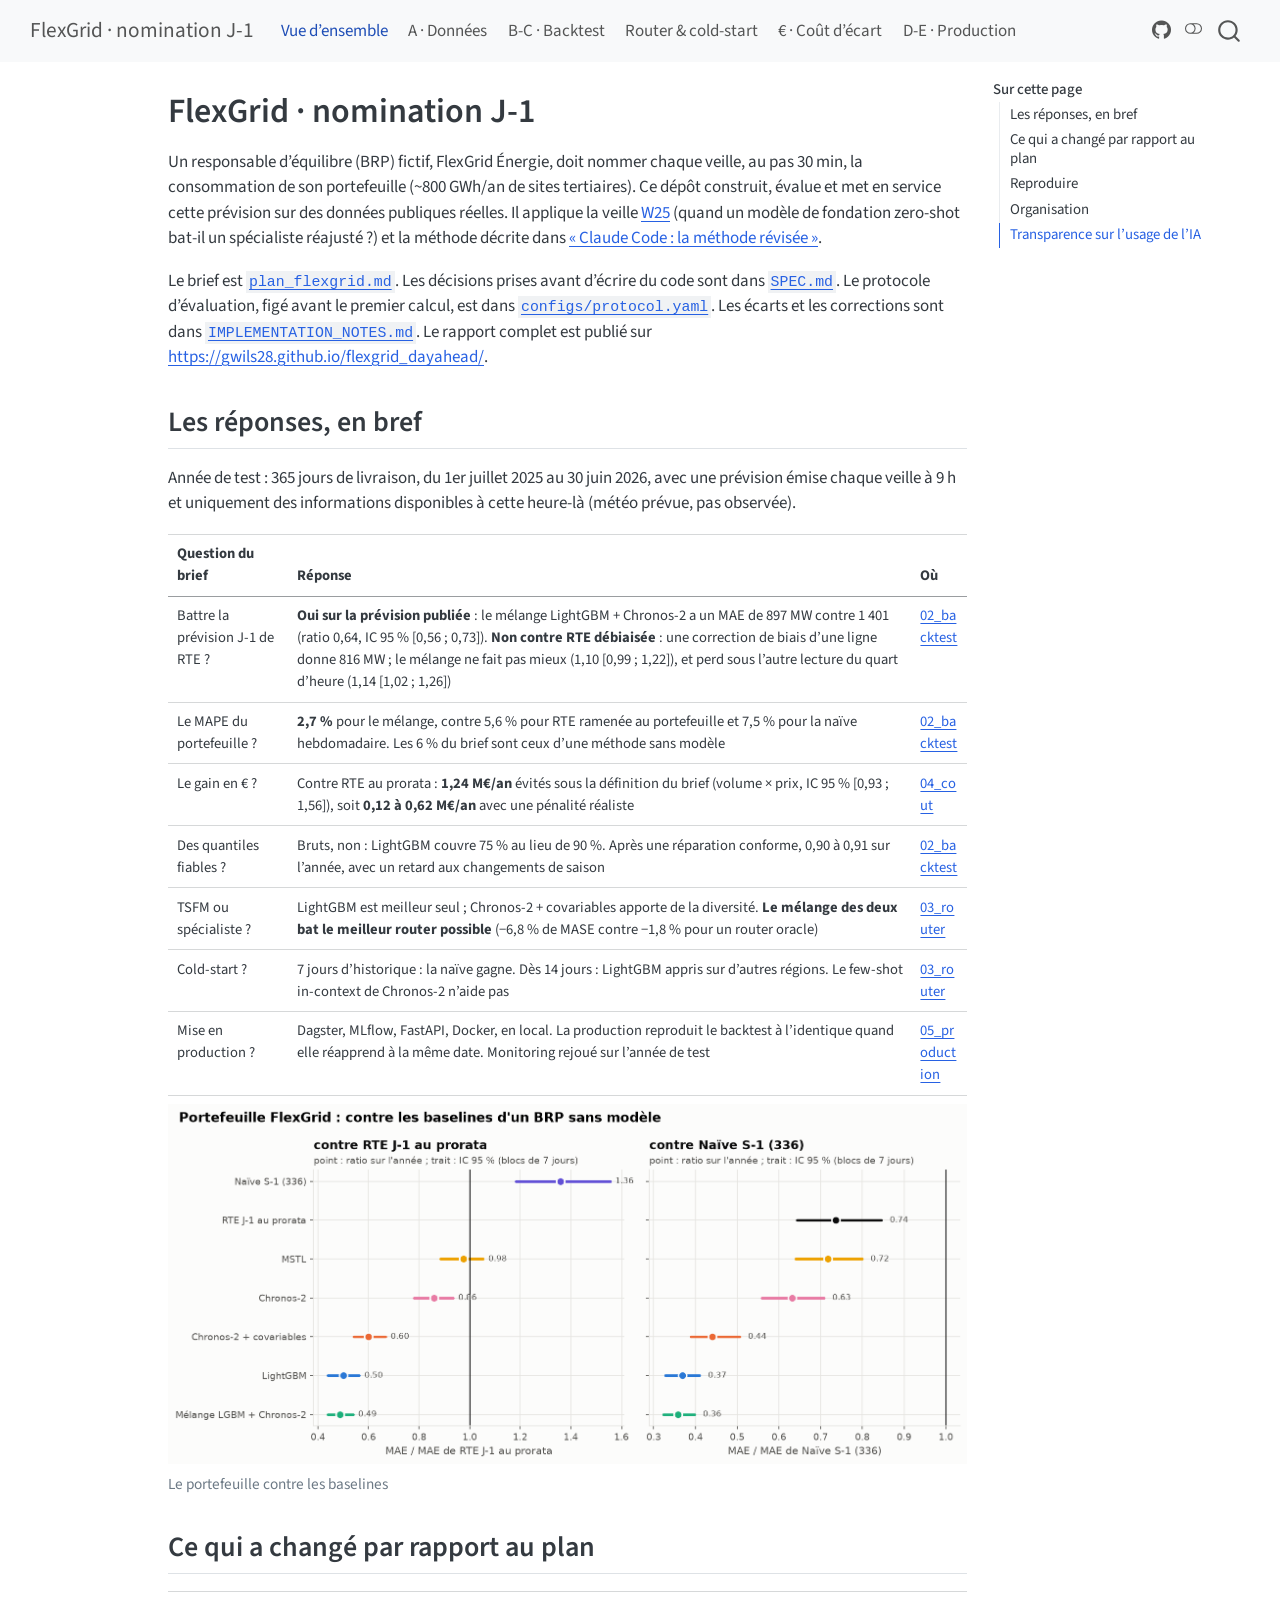
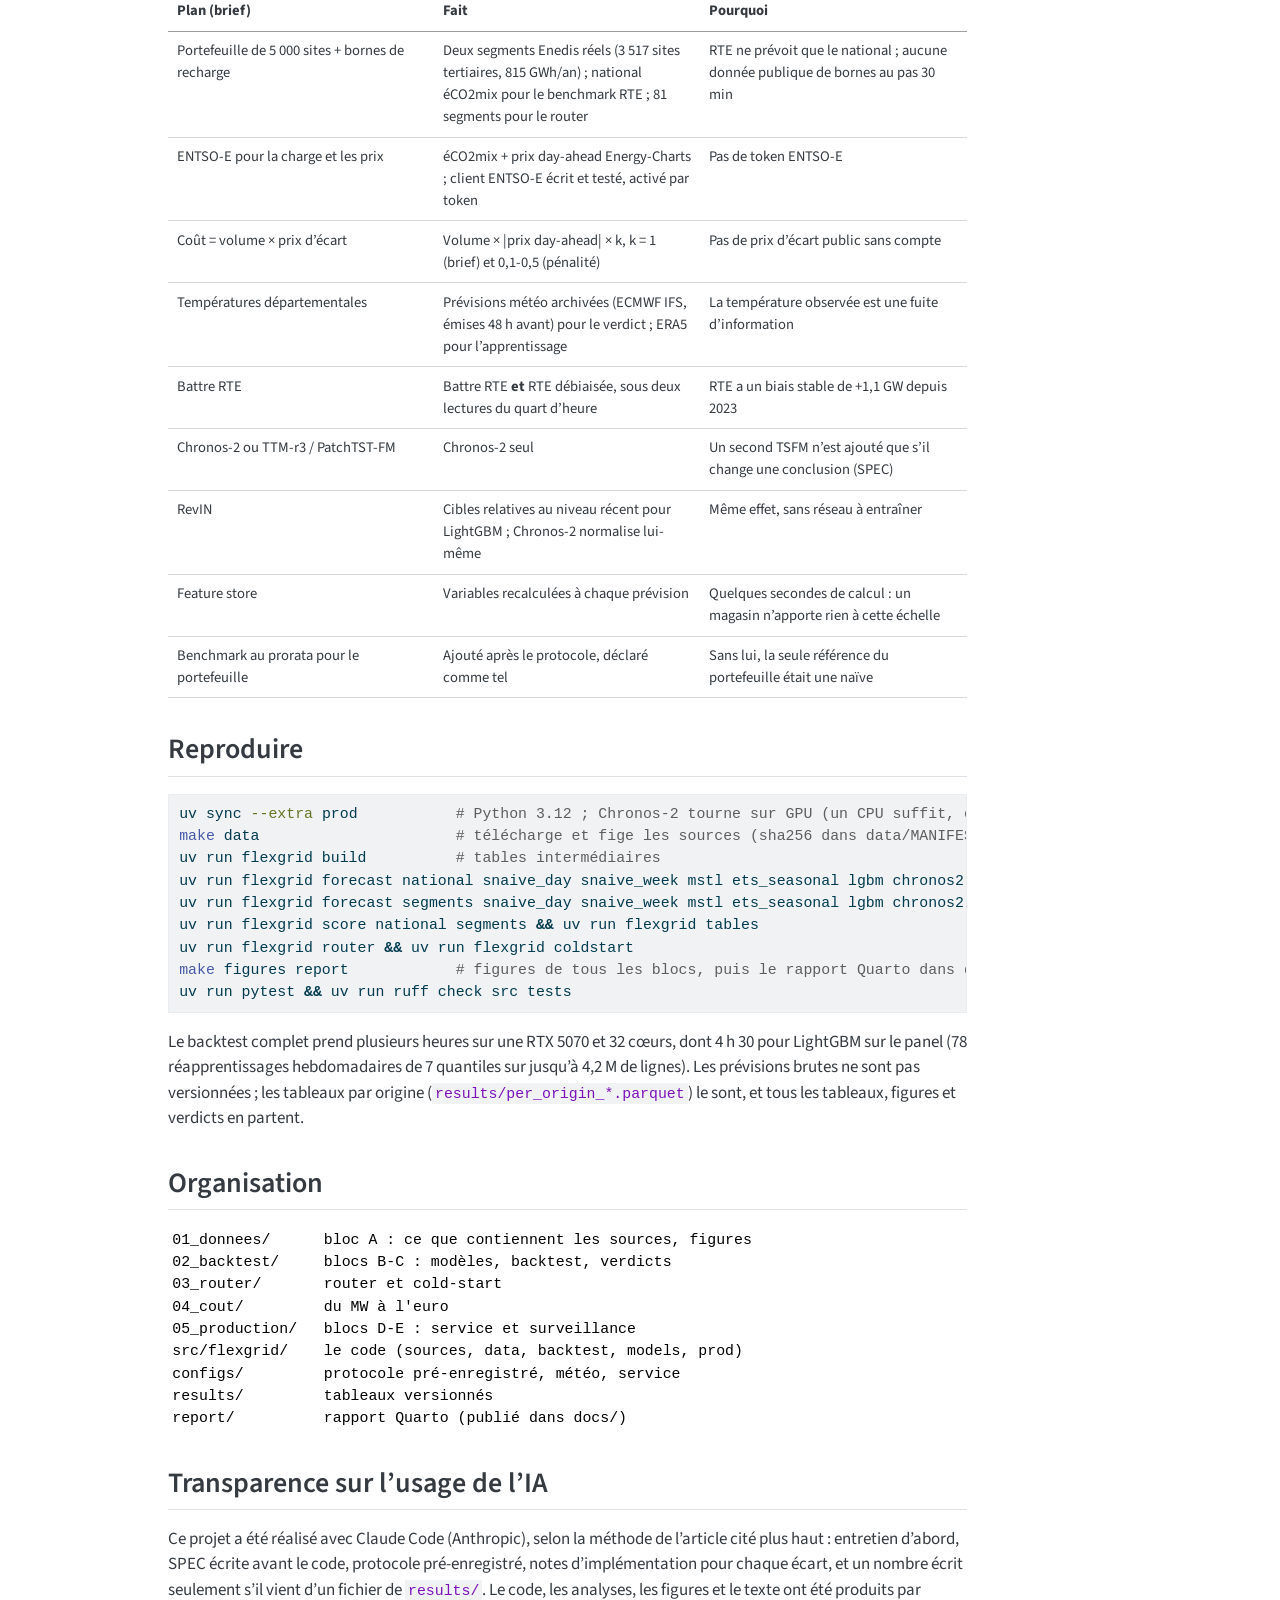
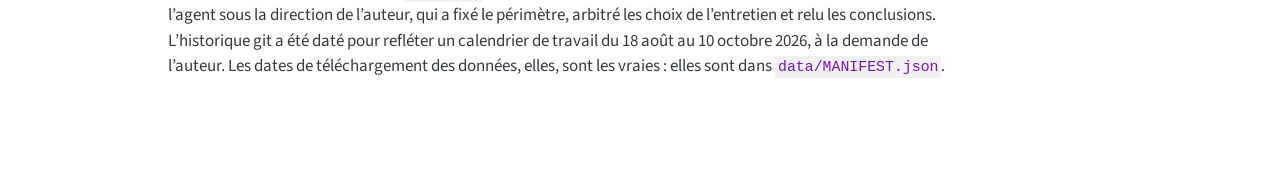
==== docs/index.html @ df66f687 "Rapport publié dans docs/ pour GitHub Pages" ====
<!DOCTYPE html>
<html xmlns="http://www.w3.org/1999/xhtml" lang="fr" xml:lang="fr"><head>

<meta charset="utf-8">
<meta name="generator" content="quarto-1.10.20">

<meta name="viewport" content="width=device-width, initial-scale=1.0, user-scalable=yes">


<title>FlexGrid · nomination J-1</title>
<style>
/* Default styles provided by pandoc.
** See https://pandoc.org/MANUAL.html#variables-for-html for config info.
*/
span.smallcaps{font-variant: small-caps;}
div.columns{display: flex; gap: 1.5em;}
div.column{flex: auto;}
@media screen {
div.columns{gap: min(4vw, 1.5em);}
div.column{overflow-x: auto;}
}
div.hanging-indent{margin-left: 1.5em; text-indent: -1.5em;}
ul.task-list{list-style: none;}
ul.task-list li input[type="checkbox"] {
  width: 0.8em;
  margin: 0 0.8em 0.2em -1em; /* quarto-specific, see https://github.com/quarto-dev/quarto-cli/issues/4556 */ 
  vertical-align: middle;
}
/* CSS for syntax highlighting */
html { -webkit-text-size-adjust: 100%; }
pre > code.sourceCode { white-space: pre; position: relative; }
pre > code.sourceCode > span { display: inline-block; line-height: 1.25; }
pre > code.sourceCode > span:empty { height: 1.2em; }
.sourceCode { overflow: visible; }
code.sourceCode > span { color: inherit; text-decoration: inherit; }
div.sourceCode { margin: 1em 0; }
pre.sourceCode { margin: 0; }
@media screen {
div.sourceCode { overflow: auto; }
}
@media print {
pre > code.sourceCode { white-space: pre-wrap; }
pre > code.sourceCode > span { text-indent: -5em; padding-left: 5em; }
}
pre.numberSource code
  { counter-reset: source-line 0; }
pre.numberSource code > span
  { position: relative; left: -4em; counter-increment: source-line; }
pre.numberSource code > span > a:first-child::before
  { content: counter(source-line);
    position: relative; left: -1em; text-align: right; vertical-align: baseline;
    border: none; display: inline-block;
    -webkit-touch-callout: none; -webkit-user-select: none;
    -khtml-user-select: none; -moz-user-select: none;
    -ms-user-select: none; user-select: none;
    padding: 0 4px; width: 4em;
  }
pre.numberSource { margin-left: 3em;  padding-left: 4px; }
div.sourceCode
  {   }
@media screen {
pre > code.sourceCode > span > a:first-child::before { text-decoration: underline; }
}
</style>


<script src="site_libs/quarto-nav/quarto-nav.js"></script>
<script src="site_libs/quarto-nav/headroom.min.js"></script>
<script src="site_libs/clipboard/clipboard.min.js"></script>
<script src="site_libs/quarto-search/autocomplete.umd.js"></script>
<script src="site_libs/quarto-search/fuse.min.js"></script>
<script src="site_libs/quarto-search/quarto-search.js"></script>
<meta name="quarto:offset" content="./">
<script src="site_libs/quarto-html/quarto.js" type="module"></script>
<script src="site_libs/quarto-html/tabsets/tabsets.js" type="module"></script>
<script src="site_libs/quarto-html/popper.min.js"></script>
<script src="site_libs/quarto-html/tippy.umd.min.js"></script>
<script src="site_libs/quarto-html/anchor.min.js"></script>
<link href="site_libs/quarto-html/tippy.css" rel="stylesheet">
<link href="site_libs/quarto-html/quarto-syntax-highlighting-17888a1159294d3eb470f19f6f52f5a5.css" rel="stylesheet" class="quarto-color-scheme" id="quarto-text-highlighting-styles">
<link href="site_libs/quarto-html/quarto-syntax-highlighting-dark-0ae969d3293726db143f6e9eb89af930.css" rel="stylesheet" class="quarto-color-scheme quarto-color-alternate" id="quarto-text-highlighting-styles">
<link href="site_libs/quarto-html/quarto-syntax-highlighting-17888a1159294d3eb470f19f6f52f5a5.css" rel="stylesheet" class="quarto-color-scheme-extra" id="quarto-text-highlighting-styles">
<script src="site_libs/bootstrap/bootstrap.min.js"></script>
<link href="site_libs/bootstrap/bootstrap-icons.css" rel="stylesheet">
<link href="site_libs/bootstrap/bootstrap-a281386074b47efc8bec99f94613e88c.min.css" rel="stylesheet" append-hash="true" class="quarto-color-scheme" id="quarto-bootstrap" data-mode="light">
<link href="site_libs/bootstrap/bootstrap-dark-e4dc5147feb9df705dffda8cb410f976.min.css" rel="stylesheet" append-hash="true" class="quarto-color-scheme quarto-color-alternate" id="quarto-bootstrap" data-mode="dark">
<link href="site_libs/bootstrap/bootstrap-a281386074b47efc8bec99f94613e88c.min.css" rel="stylesheet" append-hash="true" class="quarto-color-scheme-extra" id="quarto-bootstrap" data-mode="light">
<script id="quarto-search-options" type="application/json">{
  "location": "navbar",
  "copy-button": false,
  "collapse-after": 3,
  "panel-placement": "end",
  "type": "overlay",
  "limit": 50,
  "keyboard-shortcut": [
    "f",
    "/",
    "s"
  ],
  "show-item-context": false,
  "language": {
    "search-no-results-text": "Pas de résultats",
    "search-matching-documents-text": "documents trouvés",
    "search-copy-link-title": "Copier le lien vers la recherche",
    "search-hide-matches-text": "Cacher les correspondances additionnelles",
    "search-more-match-text": "correspondance de plus dans ce document",
    "search-more-matches-text": "correspondances de plus dans ce document",
    "search-clear-button-title": "Effacer",
    "search-text-placeholder": "",
    "search-detached-cancel-button-title": "Annuler",
    "search-submit-button-title": "Envoyer",
    "search-label": "Recherche"
  }
}</script>


<link rel="stylesheet" href="styles.css">
</head>

<body class="nav-fixed quarto-light"><script id="quarto-html-before-body" type="application/javascript">
    const toggleBodyColorMode = (bsSheetEl) => {
      const mode = bsSheetEl.getAttribute("data-mode");
      const bodyEl = window.document.querySelector("body");
      if (mode === "dark") {
        bodyEl.classList.add("quarto-dark");
        bodyEl.classList.remove("quarto-light");
      } else {
        bodyEl.classList.add("quarto-light");
        bodyEl.classList.remove("quarto-dark");
      }
    }
    const toggleBodyColorPrimary = () => {
      const bsSheetEl = window.document.querySelector("link#quarto-bootstrap:not([rel=disabled-stylesheet])");
      if (bsSheetEl) {
        toggleBodyColorMode(bsSheetEl);
      }
    }
    const setColorSchemeToggle = (alternate) => {
      const toggles = window.document.querySelectorAll('.quarto-color-scheme-toggle');
      for (let i=0; i < toggles.length; i++) {
        const toggle = toggles[i];
        if (toggle) {
          if (alternate) {
            toggle.classList.add("alternate");
          } else {
            toggle.classList.remove("alternate");
          }
        }
      }
    };
    const toggleColorMode = (alternate) => {
      // Switch the stylesheets
      const primaryStylesheets = window.document.querySelectorAll('link.quarto-color-scheme:not(.quarto-color-alternate)');
      const alternateStylesheets = window.document.querySelectorAll('link.quarto-color-scheme.quarto-color-alternate');
      manageTransitions('#quarto-margin-sidebar .nav-link', false);
      if (alternate) {
        // note: dark is layered on light, we don't disable primary!
        enableStylesheet(alternateStylesheets);
        for (const sheetNode of alternateStylesheets) {
          if (sheetNode.id === "quarto-bootstrap") {
            toggleBodyColorMode(sheetNode);
          }
        }
      } else {
        disableStylesheet(alternateStylesheets);
        enableStylesheet(primaryStylesheets)
        toggleBodyColorPrimary();
      }
      manageTransitions('#quarto-margin-sidebar .nav-link', true);
      // Switch the toggles
      setColorSchemeToggle(alternate)
      // Hack to workaround the fact that safari doesn't
      // properly recolor the scrollbar when toggling (#1455)
      if (navigator.userAgent.indexOf('Safari') > 0 && navigator.userAgent.indexOf('Chrome') == -1) {
        manageTransitions("body", false);
        window.scrollTo(0, 1);
        setTimeout(() => {
          window.scrollTo(0, 0);
          manageTransitions("body", true);
        }, 40);
      }
    }
    const disableStylesheet = (stylesheets) => {
      for (let i=0; i < stylesheets.length; i++) {
        const stylesheet = stylesheets[i];
        stylesheet.rel = 'disabled-stylesheet';
      }
    }
    const enableStylesheet = (stylesheets) => {
      for (let i=0; i < stylesheets.length; i++) {
        const stylesheet = stylesheets[i];
        if(stylesheet.rel !== 'stylesheet') { // for Chrome, which will still FOUC without this check
          stylesheet.rel = 'stylesheet';
        }
      }
    }
    const manageTransitions = (selector, allowTransitions) => {
      const els = window.document.querySelectorAll(selector);
      for (let i=0; i < els.length; i++) {
        const el = els[i];
        if (allowTransitions) {
          el.classList.remove('notransition');
        } else {
          el.classList.add('notransition');
        }
      }
    }
    const isFileUrl = () => {
      return window.location.protocol === 'file:';
    }
    const hasAlternateSentinel = () => {
      let styleSentinel = getColorSchemeSentinel();
      if (styleSentinel !== null) {
        return styleSentinel === "alternate";
      } else {
        return false;
      }
    }
    const setStyleSentinel = (alternate) => {
      const value = alternate ? "alternate" : "default";
      if (!isFileUrl()) {
        window.localStorage.setItem("quarto-color-scheme", value);
      } else {
        localAlternateSentinel = value;
      }
    }
    const getColorSchemeSentinel = () => {
      if (!isFileUrl()) {
        const storageValue = window.localStorage.getItem("quarto-color-scheme");
        return storageValue != null ? storageValue : localAlternateSentinel;
      } else {
        return localAlternateSentinel;
      }
    }
    const toggleGiscusIfUsed = (isAlternate, darkModeDefault) => {
      const baseTheme = document.querySelector('#giscus-base-theme')?.value ?? 'light';
      const alternateTheme = document.querySelector('#giscus-alt-theme')?.value ?? 'dark';
      let newTheme = '';
      if(authorPrefersDark) {
        newTheme = isAlternate ? baseTheme : alternateTheme;
      } else {
        newTheme = isAlternate ? alternateTheme : baseTheme;
      }
      const changeGiscusTheme = () => {
        // From: https://github.com/giscus/giscus/issues/336
        const sendMessage = (message) => {
          const iframe = document.querySelector('iframe.giscus-frame');
          if (!iframe) return;
          iframe.contentWindow.postMessage({ giscus: message }, 'https://giscus.app');
        }
        sendMessage({
          setConfig: {
            theme: newTheme
          }
        });
      }
      const isGiscussLoaded = window.document.querySelector('iframe.giscus-frame') !== null;
      if (isGiscussLoaded) {
        changeGiscusTheme();
      }
    };
    const authorPrefersDark = false;
    const darkModeDefault = authorPrefersDark;
      document.querySelector('link#quarto-text-highlighting-styles.quarto-color-scheme-extra').rel = 'disabled-stylesheet';
      document.querySelector('link#quarto-bootstrap.quarto-color-scheme-extra').rel = 'disabled-stylesheet';
    let localAlternateSentinel = darkModeDefault ? 'alternate' : 'default';
    // Dark / light mode switch
    window.quartoToggleColorScheme = () => {
      // Read the current dark / light value
      let toAlternate = !hasAlternateSentinel();
      toggleColorMode(toAlternate);
      setStyleSentinel(toAlternate);
      toggleGiscusIfUsed(toAlternate, darkModeDefault);
      window.dispatchEvent(new Event('resize'));
    };
    // Switch to dark mode if need be
    if (hasAlternateSentinel()) {
      toggleColorMode(true);
    } else {
      toggleColorMode(false);
    }
  </script>

<div id="quarto-search-results"></div>
  <header id="quarto-header" class="headroom fixed-top">
    <nav class="navbar navbar-expand-lg " data-bs-theme="dark">
      <div class="navbar-container container-fluid">
      <div class="navbar-brand-container mx-auto">
    <a class="navbar-brand" href="./index.html">
    <span class="navbar-title">FlexGrid · nomination J-1</span>
    </a>
  </div>
            <div id="quarto-search" class="" title="Recherche"></div>
          <button class="navbar-toggler" type="button" data-bs-toggle="collapse" data-bs-target="#navbarCollapse" aria-controls="navbarCollapse" role="menu" aria-expanded="false" aria-label="Basculer la navigation" onclick="if (window.quartoToggleHeadroom) { window.quartoToggleHeadroom(); }">
  <span class="navbar-toggler-icon"></span>
</button>
          <div class="collapse navbar-collapse" id="navbarCollapse">
            <ul class="navbar-nav navbar-nav-scroll me-auto">
  <li class="nav-item">
    <a class="nav-link active" href="./index.html" aria-current="page"> 
<span class="menu-text">Vue d’ensemble</span></a>
  </li>  
  <li class="nav-item">
    <a class="nav-link" href="./01_donnees.html"> 
<span class="menu-text">A · Données</span></a>
  </li>  
  <li class="nav-item">
    <a class="nav-link" href="./02_backtest.html"> 
<span class="menu-text">B-C · Backtest</span></a>
  </li>  
  <li class="nav-item">
    <a class="nav-link" href="./03_router.html"> 
<span class="menu-text">Router &amp; cold-start</span></a>
  </li>  
  <li class="nav-item">
    <a class="nav-link" href="./04_cout.html"> 
<span class="menu-text">€ · Coût d’écart</span></a>
  </li>  
  <li class="nav-item">
    <a class="nav-link" href="./05_production.html"> 
<span class="menu-text">D-E · Production</span></a>
  </li>  
</ul>
            <ul class="navbar-nav navbar-nav-scroll ms-auto">
  <li class="nav-item compact">
    <a class="nav-link" href="https://github.com/gwils28/flexgrid_dayahead"> <i class="bi bi-github" role="img">
</i> 
<span class="menu-text"></span></a>
  </li>  
</ul>
          </div> <!-- /navcollapse -->
            <div class="quarto-navbar-tools">
  <a href="" class="quarto-color-scheme-toggle quarto-navigation-tool  px-1" onclick="window.quartoToggleColorScheme(); return false;" title="Basculer le mode sombre"><i class="bi"></i></a>
</div>
      </div> <!-- /container-fluid -->
    </nav>
</header>
<!-- content -->
<div id="quarto-content" class="quarto-container page-columns page-rows-contents page-layout-article page-navbar">
<!-- sidebar -->
<!-- margin-sidebar -->
    <div id="quarto-margin-sidebar" class="sidebar margin-sidebar">
        <nav id="TOC" role="doc-toc" class="toc-active">
    <h2 id="toc-title">Sur cette page</h2>
   
  <ul class="collapse">
  <li><a href="#les-réponses-en-bref" id="toc-les-réponses-en-bref" class="nav-link active" data-scroll-target="#les-réponses-en-bref">Les réponses, en bref</a></li>
  <li><a href="#ce-qui-a-changé-par-rapport-au-plan" id="toc-ce-qui-a-changé-par-rapport-au-plan" class="nav-link" data-scroll-target="#ce-qui-a-changé-par-rapport-au-plan">Ce qui a changé par rapport au plan</a></li>
  <li><a href="#reproduire" id="toc-reproduire" class="nav-link" data-scroll-target="#reproduire">Reproduire</a></li>
  <li><a href="#organisation" id="toc-organisation" class="nav-link" data-scroll-target="#organisation">Organisation</a></li>
  <li><a href="#transparence-sur-lusage-de-lia" id="toc-transparence-sur-lusage-de-lia" class="nav-link" data-scroll-target="#transparence-sur-lusage-de-lia">Transparence sur l’usage de l’IA</a></li>
  </ul>
</nav>
    </div>
<!-- main -->
<main class="content" id="quarto-document-content">


<header id="title-block-header" class="quarto-title-block default">
<div class="quarto-title">
<h1 class="title">FlexGrid · nomination J-1</h1>
</div>



<div class="quarto-title-meta">

    
  
    
  </div>
  


</header>


<p>Un responsable d’équilibre (BRP) fictif, FlexGrid Énergie, doit nommer chaque veille, au pas 30 min, la consommation de son portefeuille (~800 GWh/an de sites tertiaires). Ce dépôt construit, évalue et met en service cette prévision sur des données publiques réelles. Il applique la veille <a href="https://github.com/gwils28/W25_tsfm_viability">W25</a> (quand un modèle de fondation zero-shot bat-il un spécialiste réajusté ?) et la méthode décrite dans <a href="https://gwils28.github.io/posts/claude-code-methode-revisee/">« Claude Code : la méthode révisée »</a>.</p>
<p>Le brief est <a href="https://github.com/gwils28/flexgrid_dayahead/blob/main/plan_flexgrid.md"><code>plan_flexgrid.md</code></a>. Les décisions prises avant d’écrire du code sont dans <a href="https://github.com/gwils28/flexgrid_dayahead/blob/main/SPEC.md"><code>SPEC.md</code></a>. Le protocole d’évaluation, figé avant le premier calcul, est dans <a href="https://github.com/gwils28/flexgrid_dayahead/blob/main/configs/protocol.yaml"><code>configs/protocol.yaml</code></a>. Les écarts et les corrections sont dans <a href="https://github.com/gwils28/flexgrid_dayahead/blob/main/IMPLEMENTATION_NOTES.md"><code>IMPLEMENTATION_NOTES.md</code></a>. Le rapport complet est publié sur <a href="https://gwils28.github.io/flexgrid_dayahead/" class="uri">https://gwils28.github.io/flexgrid_dayahead/</a>.</p>
<section id="les-réponses-en-bref" class="level2">
<h2 class="anchored" data-anchor-id="les-réponses-en-bref">Les réponses, en bref</h2>
<p>Année de test : 365 jours de livraison, du 1er juillet 2025 au 30 juin 2026, avec une prévision émise chaque veille à 9 h et uniquement des informations disponibles à cette heure-là (météo prévue, pas observée).</p>
<table class="caption-top table">
<thead>
<tr class="header">
<th>Question du brief</th>
<th>Réponse</th>
<th>Où</th>
</tr>
</thead>
<tbody>
<tr class="odd">
<td>Battre la prévision J-1 de RTE ?</td>
<td><strong>Oui sur la prévision publiée</strong> : le mélange LightGBM + Chronos-2 a un MAE de 897 MW contre 1 401 (ratio 0,64, IC 95 % [0,56 ; 0,73]). <strong>Non contre RTE débiaisée</strong> : une correction de biais d’une ligne donne 816 MW ; le mélange ne fait pas mieux (1,10 [0,99 ; 1,22]), et perd sous l’autre lecture du quart d’heure (1,14 [1,02 ; 1,26])</td>
<td><a href="./02_backtest.html">02_backtest</a></td>
</tr>
<tr class="even">
<td>Le MAPE du portefeuille ?</td>
<td><strong>2,7 %</strong> pour le mélange, contre 5,6 % pour RTE ramenée au portefeuille et 7,5 % pour la naïve hebdomadaire. Les 6 % du brief sont ceux d’une méthode sans modèle</td>
<td><a href="./02_backtest.html#le-portefeuille-flexgrid">02_backtest</a></td>
</tr>
<tr class="odd">
<td>Le gain en € ?</td>
<td>Contre RTE au prorata : <strong>1,24 M€/an</strong> évités sous la définition du brief (volume × prix, IC 95 % [0,93 ; 1,56]), soit <strong>0,12 à 0,62 M€/an</strong> avec une pénalité réaliste</td>
<td><a href="./04_cout.html">04_cout</a></td>
</tr>
<tr class="even">
<td>Des quantiles fiables ?</td>
<td>Bruts, non : LightGBM couvre 75 % au lieu de 90 %. Après une réparation conforme, 0,90 à 0,91 sur l’année, avec un retard aux changements de saison</td>
<td><a href="./02_backtest.html#les-intervalles">02_backtest</a></td>
</tr>
<tr class="odd">
<td>TSFM ou spécialiste ?</td>
<td>LightGBM est meilleur seul ; Chronos-2 + covariables apporte de la diversité. <strong>Le mélange des deux bat le meilleur router possible</strong> (−6,8 % de MASE contre −1,8 % pour un router oracle)</td>
<td><a href="./03_router.html">03_router</a></td>
</tr>
<tr class="even">
<td>Cold-start ?</td>
<td>7 jours d’historique : la naïve gagne. Dès 14 jours : LightGBM appris sur d’autres régions. Le few-shot in-context de Chronos-2 n’aide pas</td>
<td><a href="./03_router.html#2-le-cold-start">03_router</a></td>
</tr>
<tr class="odd">
<td>Mise en production ?</td>
<td>Dagster, MLflow, FastAPI, Docker, en local. La production reproduit le backtest à l’identique quand elle réapprend à la même date. Monitoring rejoué sur l’année de test</td>
<td><a href="./05_production.html">05_production</a></td>
</tr>
</tbody>
</table>
<div class="quarto-figure quarto-figure-center">
<figure class="figure">
<p><img src="figures/portfolio_forest.png" class="img-fluid figure-img"></p>
<figcaption>Le portefeuille contre les baselines</figcaption>
</figure>
</div>
</section>
<section id="ce-qui-a-changé-par-rapport-au-plan" class="level2">
<h2 class="anchored" data-anchor-id="ce-qui-a-changé-par-rapport-au-plan">Ce qui a changé par rapport au plan</h2>
<table class="caption-top table">
<colgroup>
<col style="width: 33%">
<col style="width: 33%">
<col style="width: 33%">
</colgroup>
<thead>
<tr class="header">
<th>Plan (brief)</th>
<th>Fait</th>
<th>Pourquoi</th>
</tr>
</thead>
<tbody>
<tr class="odd">
<td>Portefeuille de 5 000 sites + bornes de recharge</td>
<td>Deux segments Enedis réels (3 517 sites tertiaires, 815 GWh/an) ; national éCO2mix pour le benchmark RTE ; 81 segments pour le router</td>
<td>RTE ne prévoit que le national ; aucune donnée publique de bornes au pas 30 min</td>
</tr>
<tr class="even">
<td>ENTSO-E pour la charge et les prix</td>
<td>éCO2mix + prix day-ahead Energy-Charts ; client ENTSO-E écrit et testé, activé par token</td>
<td>Pas de token ENTSO-E</td>
</tr>
<tr class="odd">
<td>Coût = volume × prix d’écart</td>
<td>Volume × |prix day-ahead| × k, k = 1 (brief) et 0,1-0,5 (pénalité)</td>
<td>Pas de prix d’écart public sans compte</td>
</tr>
<tr class="even">
<td>Températures départementales</td>
<td>Prévisions météo archivées (ECMWF IFS, émises 48 h avant) pour le verdict ; ERA5 pour l’apprentissage</td>
<td>La température observée est une fuite d’information</td>
</tr>
<tr class="odd">
<td>Battre RTE</td>
<td>Battre RTE <strong>et</strong> RTE débiaisée, sous deux lectures du quart d’heure</td>
<td>RTE a un biais stable de +1,1 GW depuis 2023</td>
</tr>
<tr class="even">
<td>Chronos-2 ou TTM-r3 / PatchTST-FM</td>
<td>Chronos-2 seul</td>
<td>Un second TSFM n’est ajouté que s’il change une conclusion (SPEC)</td>
</tr>
<tr class="odd">
<td>RevIN</td>
<td>Cibles relatives au niveau récent pour LightGBM ; Chronos-2 normalise lui-même</td>
<td>Même effet, sans réseau à entraîner</td>
</tr>
<tr class="even">
<td>Feature store</td>
<td>Variables recalculées à chaque prévision</td>
<td>Quelques secondes de calcul : un magasin n’apporte rien à cette échelle</td>
</tr>
<tr class="odd">
<td>Benchmark au prorata pour le portefeuille</td>
<td>Ajouté après le protocole, déclaré comme tel</td>
<td>Sans lui, la seule référence du portefeuille était une naïve</td>
</tr>
</tbody>
</table>
</section>
<section id="reproduire" class="level2">
<h2 class="anchored" data-anchor-id="reproduire">Reproduire</h2>
<div class="code-copy-outer-scaffold"><div class="sourceCode" id="cb1"><pre class="sourceCode bash code-with-copy"><code class="sourceCode bash"><span id="cb1-1"><a href="#cb1-1" aria-hidden="true" tabindex="-1"></a><span class="ex">uv</span> sync <span class="at">--extra</span> prod           <span class="co"># Python 3.12 ; Chronos-2 tourne sur GPU (un CPU suffit, en beaucoup plus lent)</span></span>
<span id="cb1-2"><a href="#cb1-2" aria-hidden="true" tabindex="-1"></a><span class="fu">make</span> data                      <span class="co"># télécharge et fige les sources (sha256 dans data/MANIFEST.json)</span></span>
<span id="cb1-3"><a href="#cb1-3" aria-hidden="true" tabindex="-1"></a><span class="ex">uv</span> run flexgrid build          <span class="co"># tables intermédiaires</span></span>
<span id="cb1-4"><a href="#cb1-4" aria-hidden="true" tabindex="-1"></a><span class="ex">uv</span> run flexgrid forecast national snaive_day snaive_week mstl ets_seasonal lgbm chronos2 chronos2_cov</span>
<span id="cb1-5"><a href="#cb1-5" aria-hidden="true" tabindex="-1"></a><span class="ex">uv</span> run flexgrid forecast segments snaive_day snaive_week mstl ets_seasonal lgbm chronos2 chronos2_cov</span>
<span id="cb1-6"><a href="#cb1-6" aria-hidden="true" tabindex="-1"></a><span class="ex">uv</span> run flexgrid score national segments <span class="kw">&amp;&amp;</span> <span class="ex">uv</span> run flexgrid tables</span>
<span id="cb1-7"><a href="#cb1-7" aria-hidden="true" tabindex="-1"></a><span class="ex">uv</span> run flexgrid router <span class="kw">&amp;&amp;</span> <span class="ex">uv</span> run flexgrid coldstart</span>
<span id="cb1-8"><a href="#cb1-8" aria-hidden="true" tabindex="-1"></a><span class="fu">make</span> figures report            <span class="co"># figures de tous les blocs, puis le rapport Quarto dans docs/</span></span>
<span id="cb1-9"><a href="#cb1-9" aria-hidden="true" tabindex="-1"></a><span class="ex">uv</span> run pytest <span class="kw">&amp;&amp;</span> <span class="ex">uv</span> run ruff check src tests</span></code></pre></div><button title="Copier vers le presse-papier" class="code-copy-button"><i class="bi"></i></button></div>
<p>Le backtest complet prend plusieurs heures sur une RTX 5070 et 32 cœurs, dont 4 h 30 pour LightGBM sur le panel (78 réapprentissages hebdomadaires de 7 quantiles sur jusqu’à 4,2 M de lignes). Les prévisions brutes ne sont pas versionnées ; les tableaux par origine (<code>results/per_origin_*.parquet</code>) le sont, et tous les tableaux, figures et verdicts en partent.</p>
</section>
<section id="organisation" class="level2">
<h2 class="anchored" data-anchor-id="organisation">Organisation</h2>
<pre><code>01_donnees/      bloc A : ce que contiennent les sources, figures
02_backtest/     blocs B-C : modèles, backtest, verdicts
03_router/       router et cold-start
04_cout/         du MW à l'euro
05_production/   blocs D-E : service et surveillance
src/flexgrid/    le code (sources, data, backtest, models, prod)
configs/         protocole pré-enregistré, météo, service
results/         tableaux versionnés
report/          rapport Quarto (publié dans docs/)</code></pre>
</section>
<section id="transparence-sur-lusage-de-lia" class="level2">
<h2 class="anchored" data-anchor-id="transparence-sur-lusage-de-lia">Transparence sur l’usage de l’IA</h2>
<p>Ce projet a été réalisé avec Claude Code (Anthropic), selon la méthode de l’article cité plus haut : entretien d’abord, SPEC écrite avant le code, protocole pré-enregistré, notes d’implémentation pour chaque écart, et un nombre écrit seulement s’il vient d’un fichier de <code>results/</code>. Le code, les analyses, les figures et le texte ont été produits par l’agent sous la direction de l’auteur, qui a fixé le périmètre, arbitré les choix de l’entretien et relu les conclusions. L’historique git a été daté pour refléter un calendrier de travail du 18 août au 10 octobre 2026, à la demande de l’auteur. Les dates de téléchargement des données, elles, sont les vraies : elles sont dans <code>data/MANIFEST.json</code>.</p>


</section>

</main> <!-- /main -->
<script id="quarto-html-after-body" type="application/javascript">
  window.document.addEventListener("DOMContentLoaded", function (event) {
    // Ensure there is a toggle, if there isn't float one in the top right
    if (window.document.querySelector('.quarto-color-scheme-toggle') === null) {
      const a = window.document.createElement('a');
      a.classList.add('top-right');
      a.classList.add('quarto-color-scheme-toggle');
      a.href = "";
      a.onclick = function() { try { window.quartoToggleColorScheme(); } catch {} return false; };
      const i = window.document.createElement("i");
      i.classList.add('bi');
      a.appendChild(i);
      window.document.body.appendChild(a);
    }
    setColorSchemeToggle(hasAlternateSentinel())
    const icon = "";
    const anchorJS = new window.AnchorJS();
    anchorJS.options = {
      placement: 'right',
      icon: icon
    };
    anchorJS.add('.anchored');
    const isCodeAnnotation = (el) => {
      for (const clz of el.classList) {
        if (clz.startsWith('code-annotation-')) {                     
          return true;
        }
      }
      return false;
    }
    const onCopySuccess = function(e) {
      // button target
      const button = e.trigger;
      // don't keep focus
      button.blur();
      // flash "checked"
      button.classList.add('code-copy-button-checked');
      var currentTitle = button.getAttribute("title");
      button.setAttribute("title", "Copié");
      let tooltip;
      if (window.bootstrap) {
        button.setAttribute("data-bs-toggle", "tooltip");
        button.setAttribute("data-bs-placement", "left");
        button.setAttribute("data-bs-title", "Copié");
        tooltip = new bootstrap.Tooltip(button, 
          { trigger: "manual", 
            customClass: "code-copy-button-tooltip",
            offset: [0, -8]});
        tooltip.show();    
      }
      setTimeout(function() {
        if (tooltip) {
          tooltip.hide();
          button.removeAttribute("data-bs-title");
          button.removeAttribute("data-bs-toggle");
          button.removeAttribute("data-bs-placement");
        }
        button.setAttribute("title", currentTitle);
        button.classList.remove('code-copy-button-checked');
      }, 1000);
      // clear code selection
      e.clearSelection();
    }
    const getTextToCopy = function(trigger) {
      const outerScaffold = trigger.parentElement.cloneNode(true);
      const codeEl = outerScaffold.querySelector('code');
      for (const childEl of codeEl.children) {
        if (isCodeAnnotation(childEl)) {
          childEl.remove();
        }
      }
      return codeEl.innerText;
    }
    const clipboard = new window.ClipboardJS('.code-copy-button:not([data-in-quarto-modal])', {
      text: getTextToCopy
    });
    clipboard.on('success', onCopySuccess);
    if (window.document.getElementById('quarto-embedded-source-code-modal')) {
      const clipboardModal = new window.ClipboardJS('.code-copy-button[data-in-quarto-modal]', {
        text: getTextToCopy,
        container: window.document.getElementById('quarto-embedded-source-code-modal')
      });
      clipboardModal.on('success', onCopySuccess);
    }
      var localhostRegex = new RegExp(/^(?:http|https):\/\/localhost\:?[0-9]*\//);
      var mailtoRegex = new RegExp(/^mailto:/);
        var filterRegex = new RegExp('/' + window.location.host + '/');
      var isInternal = (href) => {
          return filterRegex.test(href) || localhostRegex.test(href) || mailtoRegex.test(href);
      }
      // Inspect non-navigation links and adorn them if external
     var links = window.document.querySelectorAll('a[href]:not(.nav-link):not(.navbar-brand):not(.toc-action):not(.sidebar-link):not(.sidebar-item-toggle):not(.pagination-link):not(.no-external):not([aria-hidden]):not(.dropdown-item):not(.quarto-navigation-tool):not(.about-link)');
      for (var i=0; i<links.length; i++) {
        const link = links[i];
        if (!isInternal(link.href)) {
          // undo the damage that might have been done by quarto-nav.js in the case of
          // links that we want to consider external
          if (link.dataset.originalHref !== undefined) {
            link.href = link.dataset.originalHref;
          }
        }
      }
    function tippyHover(el, contentFn, onTriggerFn, onUntriggerFn) {
      const config = {
        allowHTML: true,
        maxWidth: 500,
        delay: 100,
        arrow: false,
        appendTo: function(el) {
            return el.parentElement;
        },
        interactive: true,
        interactiveBorder: 10,
        theme: 'quarto',
        placement: 'bottom-start',
      };
      if (contentFn) {
        config.content = contentFn;
      }
      if (onTriggerFn) {
        config.onTrigger = onTriggerFn;
      }
      if (onUntriggerFn) {
        config.onUntrigger = onUntriggerFn;
      }
      window.tippy(el, config); 
    }
    const noterefs = window.document.querySelectorAll('a[role="doc-noteref"]');
    for (var i=0; i<noterefs.length; i++) {
      const ref = noterefs[i];
      tippyHover(ref, function() {
        // use id or data attribute instead here
        let href = ref.getAttribute('data-footnote-href') || ref.getAttribute('href');
        try { href = new URL(href).hash; } catch {}
        const id = href.replace(/^#\/?/, "");
        const note = window.document.getElementById(id);
        if (note) {
          return note.innerHTML;
        } else {
          return "";
        }
      });
    }
    const xrefs = window.document.querySelectorAll('a.quarto-xref');
    const processXRef = (id, note) => {
      // Strip column container classes
      const stripColumnClz = (el) => {
        el.classList.remove("page-full", "page-columns");
        if (el.children) {
          for (const child of el.children) {
            stripColumnClz(child);
          }
        }
      }
      stripColumnClz(note)
      if (id === null || id.startsWith('sec-')) {
        // Special case sections, only their first couple elements
        const container = document.createElement("div");
        if (note.children && note.children.length > 2) {
          container.appendChild(note.children[0].cloneNode(true));
          for (let i = 1; i < note.children.length; i++) {
            const child = note.children[i];
            if (child.tagName === "P" && child.innerText === "") {
              continue;
            } else {
              container.appendChild(child.cloneNode(true));
              break;
            }
          }
          if (window.Quarto?.typesetMath) {
            window.Quarto.typesetMath(container);
          }
          return container.innerHTML
        } else {
          if (window.Quarto?.typesetMath) {
            window.Quarto.typesetMath(note);
          }
          return note.innerHTML;
        }
      } else {
        // Remove any anchor links if they are present
        const anchorLink = note.querySelector('a.anchorjs-link');
        if (anchorLink) {
          anchorLink.remove();
        }
        if (window.Quarto?.typesetMath) {
          window.Quarto.typesetMath(note);
        }
        if (note.classList.contains("callout")) {
          return note.outerHTML;
        } else {
          return note.innerHTML;
        }
      }
    }
    for (var i=0; i<xrefs.length; i++) {
      const xref = xrefs[i];
      tippyHover(xref, undefined, function(instance) {
        instance.disable();
        let url = xref.getAttribute('href');
        let hash = undefined; 
        if (url.startsWith('#')) {
          hash = url;
        } else {
          try { hash = new URL(url).hash; } catch {}
        }
        if (hash) {
          const id = hash.replace(/^#\/?/, "");
          const note = window.document.getElementById(id);
          if (note !== null) {
            try {
              const html = processXRef(id, note.cloneNode(true));
              instance.setContent(html);
            } finally {
              instance.enable();
              instance.show();
            }
          } else {
            // See if we can fetch this
            fetch(url.split('#')[0])
            .then(res => res.text())
            .then(html => {
              const parser = new DOMParser();
              const htmlDoc = parser.parseFromString(html, "text/html");
              const note = htmlDoc.getElementById(id);
              if (note !== null) {
                const html = processXRef(id, note);
                instance.setContent(html);
              } 
            }).finally(() => {
              instance.enable();
              instance.show();
            });
          }
        } else {
          // See if we can fetch a full url (with no hash to target)
          // This is a special case and we should probably do some content thinning / targeting
          fetch(url)
          .then(res => res.text())
          .then(html => {
            const parser = new DOMParser();
            const htmlDoc = parser.parseFromString(html, "text/html");
            const note = htmlDoc.querySelector('main.content');
            if (note !== null) {
              // This should only happen for chapter cross references
              // (since there is no id in the URL)
              // remove the first header
              if (note.children.length > 0 && note.children[0].tagName === "HEADER") {
                note.children[0].remove();
              }
              const html = processXRef(null, note);
              instance.setContent(html);
            } 
          }).finally(() => {
            instance.enable();
            instance.show();
          });
        }
      }, function(instance) {
      });
    }
        let selectedAnnoteEl;
        const selectorForAnnotation = ( cell, annotation) => {
          let cellAttr = 'data-code-cell="' + cell + '"';
          let lineAttr = 'data-code-annotation="' +  annotation + '"';
          const selector = 'span[' + cellAttr + '][' + lineAttr + ']';
          return selector;
        }
        const selectCodeLines = (annoteEl) => {
          const doc = window.document;
          const targetCell = annoteEl.getAttribute("data-target-cell");
          const targetAnnotation = annoteEl.getAttribute("data-target-annotation");
          const annoteSpan = window.document.querySelector(selectorForAnnotation(targetCell, targetAnnotation));
          const lines = annoteSpan.getAttribute("data-code-lines").split(",");
          const lineIds = lines.map((line) => {
            return targetCell + "-" + line;
          })
          let top = null;
          let height = null;
          let parent = null;
          if (lineIds.length > 0) {
              //compute the position of the single el (top and bottom and make a div)
              const el = window.document.getElementById(lineIds[0]);
              top = el.offsetTop;
              height = el.offsetHeight;
              parent = el.parentElement.parentElement;
            if (lineIds.length > 1) {
              const lastEl = window.document.getElementById(lineIds[lineIds.length - 1]);
              const bottom = lastEl.offsetTop + lastEl.offsetHeight;
              height = bottom - top;
            }
            if (top !== null && height !== null && parent !== null) {
              // cook up a div (if necessary) and position it 
              let div = window.document.getElementById("code-annotation-line-highlight");
              if (div === null) {
                div = window.document.createElement("div");
                div.setAttribute("id", "code-annotation-line-highlight");
                div.style.position = 'absolute';
                parent.appendChild(div);
              }
              div.style.top = top - 2 + "px";
              div.style.height = height + 4 + "px";
              div.style.left = 0;
              let gutterDiv = window.document.getElementById("code-annotation-line-highlight-gutter");
              if (gutterDiv === null) {
                gutterDiv = window.document.createElement("div");
                gutterDiv.setAttribute("id", "code-annotation-line-highlight-gutter");
                gutterDiv.style.position = 'absolute';
                const codeCell = window.document.getElementById(targetCell);
                const gutter = codeCell.querySelector('.code-annotation-gutter');
                gutter.appendChild(gutterDiv);
              }
              gutterDiv.style.top = top - 2 + "px";
              gutterDiv.style.height = height + 4 + "px";
            }
            selectedAnnoteEl = annoteEl;
          }
        };
        const unselectCodeLines = () => {
          const elementsIds = ["code-annotation-line-highlight", "code-annotation-line-highlight-gutter"];
          elementsIds.forEach((elId) => {
            const div = window.document.getElementById(elId);
            if (div) {
              div.remove();
            }
          });
          selectedAnnoteEl = undefined;
        };
          // Handle positioning of the toggle
      window.addEventListener(
        "resize",
        throttle(() => {
          elRect = undefined;
          if (selectedAnnoteEl) {
            selectCodeLines(selectedAnnoteEl);
          }
        }, 10)
      );
      function throttle(fn, ms) {
      let throttle = false;
      let timer;
        return (...args) => {
          if(!throttle) { // first call gets through
              fn.apply(this, args);
              throttle = true;
          } else { // all the others get throttled
              if(timer) clearTimeout(timer); // cancel #2
              timer = setTimeout(() => {
                fn.apply(this, args);
                timer = throttle = false;
              }, ms);
          }
        };
      }
        // Attach click handler to the DT
        const annoteDls = window.document.querySelectorAll('dt[data-target-cell]');
        for (const annoteDlNode of annoteDls) {
          annoteDlNode.addEventListener('click', (event) => {
            const clickedEl = event.target;
            if (clickedEl !== selectedAnnoteEl) {
              unselectCodeLines();
              const activeEl = window.document.querySelector('dt[data-target-cell].code-annotation-active');
              if (activeEl) {
                activeEl.classList.remove('code-annotation-active');
              }
              selectCodeLines(clickedEl);
              clickedEl.classList.add('code-annotation-active');
            } else {
              // Unselect the line
              unselectCodeLines();
              clickedEl.classList.remove('code-annotation-active');
            }
          });
        }
    const findCites = (el) => {
      const parentEl = el.parentElement;
      if (parentEl) {
        const cites = parentEl.dataset.cites;
        if (cites) {
          return {
            el,
            cites: cites.split(' ')
          };
        } else {
          return findCites(el.parentElement)
        }
      } else {
        return undefined;
      }
    };
    var bibliorefs = window.document.querySelectorAll('a[role="doc-biblioref"]');
    for (var i=0; i<bibliorefs.length; i++) {
      const ref = bibliorefs[i];
      const citeInfo = findCites(ref);
      if (citeInfo) {
        tippyHover(citeInfo.el, function() {
          var popup = window.document.createElement('div');
          citeInfo.cites.forEach(function(cite) {
            var citeDiv = window.document.createElement('div');
            citeDiv.classList.add('hanging-indent');
            citeDiv.classList.add('csl-entry');
            var biblioDiv = window.document.getElementById('ref-' + cite);
            if (biblioDiv) {
              citeDiv.innerHTML = biblioDiv.innerHTML;
            }
            popup.appendChild(citeDiv);
          });
          return popup.innerHTML;
        });
      }
    }
  });
  </script>
</div> <!-- /content -->




</body></html>
---- docs/site_libs/quarto-html/tippy.css ----
.tippy-box[data-animation=fade][data-state=hidden]{opacity:0}[data-tippy-root]{max-width:calc(100vw - 10px)}.tippy-box{position:relative;background-color:#333;color:#fff;border-radius:4px;font-size:14px;line-height:1.4;white-space:normal;outline:0;transition-property:transform,visibility,opacity}.tippy-box[data-placement^=top]>.tippy-arrow{bottom:0}.tippy-box[data-placement^=top]>.tippy-arrow:before{bottom:-7px;left:0;border-width:8px 8px 0;border-top-color:initial;transform-origin:center top}.tippy-box[data-placement^=bottom]>.tippy-arrow{top:0}.tippy-box[data-placement^=bottom]>.tippy-arrow:before{top:-7px;left:0;border-width:0 8px 8px;border-bottom-color:initial;transform-origin:center bottom}.tippy-box[data-placement^=left]>.tippy-arrow{right:0}.tippy-box[data-placement^=left]>.tippy-arrow:before{border-width:8px 0 8px 8px;border-left-color:initial;right:-7px;transform-origin:center left}.tippy-box[data-placement^=right]>.tippy-arrow{left:0}.tippy-box[data-placement^=right]>.tippy-arrow:before{left:-7px;border-width:8px 8px 8px 0;border-right-color:initial;transform-origin:center right}.tippy-box[data-inertia][data-state=visible]{transition-timing-function:cubic-bezier(.54,1.5,.38,1.11)}.tippy-arrow{width:16px;height:16px;color:#333}.tippy-arrow:before{content:"";position:absolute;border-color:transparent;border-style:solid}.tippy-content{position:relative;padding:5px 9px;z-index:1}
---- docs/site_libs/quarto-html/quarto-syntax-highlighting-17888a1159294d3eb470f19f6f52f5a5.css ----
/* quarto syntax highlight colors */
:root {
  --quarto-hl-ot-color: #003B4F;
  --quarto-hl-at-color: #657422;
  --quarto-hl-ss-color: #20794D;
  --quarto-hl-an-color: #5E5E5E;
  --quarto-hl-fu-color: #4758AB;
  --quarto-hl-st-color: #20794D;
  --quarto-hl-cf-color: #003B4F;
  --quarto-hl-op-color: #5E5E5E;
  --quarto-hl-er-color: #AD0000;
  --quarto-hl-bn-color: #AD0000;
  --quarto-hl-al-color: #AD0000;
  --quarto-hl-va-color: #111111;
  --quarto-hl-bu-color: inherit;
  --quarto-hl-ex-color: inherit;
  --quarto-hl-pp-color: #AD0000;
  --quarto-hl-in-color: #5E5E5E;
  --quarto-hl-vs-color: #20794D;
  --quarto-hl-wa-color: #5E5E5E;
  --quarto-hl-do-color: #5E5E5E;
  --quarto-hl-im-color: #00769E;
  --quarto-hl-ch-color: #20794D;
  --quarto-hl-dt-color: #AD0000;
  --quarto-hl-fl-color: #AD0000;
  --quarto-hl-co-color: #5E5E5E;
  --quarto-hl-cv-color: #5E5E5E;
  --quarto-hl-cn-color: #8f5902;
  --quarto-hl-sc-color: #5E5E5E;
  --quarto-hl-dv-color: #AD0000;
  --quarto-hl-kw-color: #003B4F;
}

/* other quarto variables */
:root {
  --quarto-font-monospace: SFMono-Regular, Menlo, Monaco, Consolas, "Liberation Mono", "Courier New", monospace;
}

/* syntax highlight based on Pandoc's rules */
pre > code.sourceCode > span {
  color: #003B4F;
}

code.sourceCode > span {
  color: #003B4F;
}

div.sourceCode,
div.sourceCode pre.sourceCode {
  color: #003B4F;
}

/* Normal */
code span {
  color: #003B4F;
}

/* Alert */
code span.al {
  color: #AD0000;
  font-style: inherit;
}

/* Annotation */
code span.an {
  color: #5E5E5E;
  font-style: inherit;
}

/* Attribute */
code span.at {
  color: #657422;
  font-style: inherit;
}

/* BaseN */
code span.bn {
  color: #AD0000;
  font-style: inherit;
}

/* BuiltIn */
code span.bu {
  font-style: inherit;
}

/* ControlFlow */
code span.cf {
  color: #003B4F;
  font-weight: bold;
  font-style: inherit;
}

/* Char */
code span.ch {
  color: #20794D;
  font-style: inherit;
}

/* Constant */
code span.cn {
  color: #8f5902;
  font-style: inherit;
}

/* Comment */
code span.co {
  color: #5E5E5E;
  font-style: inherit;
}

/* CommentVar */
code span.cv {
  color: #5E5E5E;
  font-style: italic;
}

/* Documentation */
code span.do {
  color: #5E5E5E;
  font-style: italic;
}

/* DataType */
code span.dt {
  color: #AD0000;
  font-style: inherit;
}

/* DecVal */
code span.dv {
  color: #AD0000;
  font-style: inherit;
}

/* Error */
code span.er {
  color: #AD0000;
  font-style: inherit;
}

/* Extension */
code span.ex {
  font-style: inherit;
}

/* Float */
code span.fl {
  color: #AD0000;
  font-style: inherit;
}

/* Function */
code span.fu {
  color: #4758AB;
  font-style: inherit;
}

/* Import */
code span.im {
  color: #00769E;
  font-style: inherit;
}

/* Information */
code span.in {
  color: #5E5E5E;
  font-style: inherit;
}

/* Keyword */
code span.kw {
  color: #003B4F;
  font-weight: bold;
  font-style: inherit;
}

/* Operator */
code span.op {
  color: #5E5E5E;
  font-style: inherit;
}

/* Other */
code span.ot {
  color: #003B4F;
  font-style: inherit;
}

/* Preprocessor */
code span.pp {
  color: #AD0000;
  font-style: inherit;
}

/* SpecialChar */
code span.sc {
  color: #5E5E5E;
  font-style: inherit;
}

/* SpecialString */
code span.ss {
  color: #20794D;
  font-style: inherit;
}

/* String */
code span.st {
  color: #20794D;
  font-style: inherit;
}

/* Variable */
code span.va {
  color: #111111;
  font-style: inherit;
}

/* VerbatimString */
code span.vs {
  color: #20794D;
  font-style: inherit;
}

/* Warning */
code span.wa {
  color: #5E5E5E;
  font-style: italic;
}

.prevent-inlining {
  content: "</";
}

/*# sourceMappingURL=fadfc755eec066e9e3d699cf819c3e33.css.map */
---- docs/site_libs/quarto-html/quarto-syntax-highlighting-dark-0ae969d3293726db143f6e9eb89af930.css ----
/* quarto syntax highlight colors */
:root {
  --quarto-hl-al-color: #f07178;
  --quarto-hl-an-color: #d4d0ab;
  --quarto-hl-at-color: #00e0e0;
  --quarto-hl-bn-color: #d4d0ab;
  --quarto-hl-bu-color: #abe338;
  --quarto-hl-ch-color: #abe338;
  --quarto-hl-co-color: #f8f8f2;
  --quarto-hl-cv-color: #ffd700;
  --quarto-hl-cn-color: #ffd700;
  --quarto-hl-cf-color: #ffa07a;
  --quarto-hl-dt-color: #ffa07a;
  --quarto-hl-dv-color: #d4d0ab;
  --quarto-hl-do-color: #f8f8f2;
  --quarto-hl-er-color: #f07178;
  --quarto-hl-ex-color: #00e0e0;
  --quarto-hl-fl-color: #d4d0ab;
  --quarto-hl-fu-color: #ffa07a;
  --quarto-hl-im-color: #abe338;
  --quarto-hl-in-color: #d4d0ab;
  --quarto-hl-kw-color: #ffa07a;
  --quarto-hl-op-color: #ffa07a;
  --quarto-hl-ot-color: #00e0e0;
  --quarto-hl-pp-color: #dcc6e0;
  --quarto-hl-re-color: #00e0e0;
  --quarto-hl-sc-color: #abe338;
  --quarto-hl-ss-color: #abe338;
  --quarto-hl-st-color: #abe338;
  --quarto-hl-va-color: #00e0e0;
  --quarto-hl-vs-color: #abe338;
  --quarto-hl-wa-color: #dcc6e0;
}

/* other quarto variables */
:root {
  --quarto-font-monospace: SFMono-Regular, Menlo, Monaco, Consolas, "Liberation Mono", "Courier New", monospace;
}

/* syntax highlight based on Pandoc's rules */
pre > code.sourceCode > span {
  color: #f8f8f2;
}

code.sourceCode > span {
  color: #f8f8f2;
}

div.sourceCode,
div.sourceCode pre.sourceCode {
  color: #f8f8f2;
}

/* Normal */
code span {
  color: #f8f8f2;
}

/* Alert */
code span.al {
  color: #f07178;
}

/* Annotation */
code span.an {
  color: #d4d0ab;
}

/* Attribute */
code span.at {
  color: #00e0e0;
}

/* BaseN */
code span.bn {
  color: #d4d0ab;
}

/* BuiltIn */
code span.bu {
  color: #abe338;
}

/* ControlFlow */
code span.cf {
  font-weight: bold;
  color: #ffa07a;
}

/* Char */
code span.ch {
  color: #abe338;
}

/* Constant */
code span.cn {
  color: #ffd700;
}

/* Comment */
code span.co {
  font-style: italic;
  color: #f8f8f2;
}

/* CommentVar */
code span.cv {
  color: #ffd700;
}

/* Documentation */
code span.do {
  color: #f8f8f2;
}

/* DataType */
code span.dt {
  color: #ffa07a;
}

/* DecVal */
code span.dv {
  color: #d4d0ab;
}

/* Error */
code span.er {
  color: #f07178;
  text-decoration: underline;
}

/* Extension */
code span.ex {
  font-weight: bold;
  color: #00e0e0;
}

/* Float */
code span.fl {
  color: #d4d0ab;
}

/* Function */
code span.fu {
  color: #ffa07a;
}

/* Import */
code span.im {
  color: #abe338;
}

/* Information */
code span.in {
  color: #d4d0ab;
}

/* Keyword */
code span.kw {
  font-weight: bold;
  color: #ffa07a;
}

/* Operator */
code span.op {
  color: #ffa07a;
}

/* Other */
code span.ot {
  color: #00e0e0;
}

/* Preprocessor */
code span.pp {
  color: #dcc6e0;
}

/* RegionMarker */
code span.re {
  background-color: #f8f8f2;
  color: #00e0e0;
}

/* SpecialChar */
code span.sc {
  color: #abe338;
}

/* SpecialString */
code span.ss {
  color: #abe338;
}

/* String */
code span.st {
  color: #abe338;
}

/* Variable */
code span.va {
  color: #00e0e0;
}

/* VerbatimString */
code span.vs {
  color: #abe338;
}

/* Warning */
code span.wa {
  color: #dcc6e0;
}

.prevent-inlining {
  content: "</";
}

/*# sourceMappingURL=84910969ad8899fa0525f9d276a92ad7.css.map */
---- docs/site_libs/quarto-html/quarto-syntax-highlighting-17888a1159294d3eb470f19f6f52f5a5.css ----
/* quarto syntax highlight colors */
:root {
  --quarto-hl-ot-color: #003B4F;
  --quarto-hl-at-color: #657422;
  --quarto-hl-ss-color: #20794D;
  --quarto-hl-an-color: #5E5E5E;
  --quarto-hl-fu-color: #4758AB;
  --quarto-hl-st-color: #20794D;
  --quarto-hl-cf-color: #003B4F;
  --quarto-hl-op-color: #5E5E5E;
  --quarto-hl-er-color: #AD0000;
  --quarto-hl-bn-color: #AD0000;
  --quarto-hl-al-color: #AD0000;
  --quarto-hl-va-color: #111111;
  --quarto-hl-bu-color: inherit;
  --quarto-hl-ex-color: inherit;
  --quarto-hl-pp-color: #AD0000;
  --quarto-hl-in-color: #5E5E5E;
  --quarto-hl-vs-color: #20794D;
  --quarto-hl-wa-color: #5E5E5E;
  --quarto-hl-do-color: #5E5E5E;
  --quarto-hl-im-color: #00769E;
  --quarto-hl-ch-color: #20794D;
  --quarto-hl-dt-color: #AD0000;
  --quarto-hl-fl-color: #AD0000;
  --quarto-hl-co-color: #5E5E5E;
  --quarto-hl-cv-color: #5E5E5E;
  --quarto-hl-cn-color: #8f5902;
  --quarto-hl-sc-color: #5E5E5E;
  --quarto-hl-dv-color: #AD0000;
  --quarto-hl-kw-color: #003B4F;
}

/* other quarto variables */
:root {
  --quarto-font-monospace: SFMono-Regular, Menlo, Monaco, Consolas, "Liberation Mono", "Courier New", monospace;
}

/* syntax highlight based on Pandoc's rules */
pre > code.sourceCode > span {
  color: #003B4F;
}

code.sourceCode > span {
  color: #003B4F;
}

div.sourceCode,
div.sourceCode pre.sourceCode {
  color: #003B4F;
}

/* Normal */
code span {
  color: #003B4F;
}

/* Alert */
code span.al {
  color: #AD0000;
  font-style: inherit;
}

/* Annotation */
code span.an {
  color: #5E5E5E;
  font-style: inherit;
}

/* Attribute */
code span.at {
  color: #657422;
  font-style: inherit;
}

/* BaseN */
code span.bn {
  color: #AD0000;
  font-style: inherit;
}

/* BuiltIn */
code span.bu {
  font-style: inherit;
}

/* ControlFlow */
code span.cf {
  color: #003B4F;
  font-weight: bold;
  font-style: inherit;
}

/* Char */
code span.ch {
  color: #20794D;
  font-style: inherit;
}

/* Constant */
code span.cn {
  color: #8f5902;
  font-style: inherit;
}

/* Comment */
code span.co {
  color: #5E5E5E;
  font-style: inherit;
}

/* CommentVar */
code span.cv {
  color: #5E5E5E;
  font-style: italic;
}

/* Documentation */
code span.do {
  color: #5E5E5E;
  font-style: italic;
}

/* DataType */
code span.dt {
  color: #AD0000;
  font-style: inherit;
}

/* DecVal */
code span.dv {
  color: #AD0000;
  font-style: inherit;
}

/* Error */
code span.er {
  color: #AD0000;
  font-style: inherit;
}

/* Extension */
code span.ex {
  font-style: inherit;
}

/* Float */
code span.fl {
  color: #AD0000;
  font-style: inherit;
}

/* Function */
code span.fu {
  color: #4758AB;
  font-style: inherit;
}

/* Import */
code span.im {
  color: #00769E;
  font-style: inherit;
}

/* Information */
code span.in {
  color: #5E5E5E;
  font-style: inherit;
}

/* Keyword */
code span.kw {
  color: #003B4F;
  font-weight: bold;
  font-style: inherit;
}

/* Operator */
code span.op {
  color: #5E5E5E;
  font-style: inherit;
}

/* Other */
code span.ot {
  color: #003B4F;
  font-style: inherit;
}

/* Preprocessor */
code span.pp {
  color: #AD0000;
  font-style: inherit;
}

/* SpecialChar */
code span.sc {
  color: #5E5E5E;
  font-style: inherit;
}

/* SpecialString */
code span.ss {
  color: #20794D;
  font-style: inherit;
}

/* String */
code span.st {
  color: #20794D;
  font-style: inherit;
}

/* Variable */
code span.va {
  color: #111111;
  font-style: inherit;
}

/* VerbatimString */
code span.vs {
  color: #20794D;
  font-style: inherit;
}

/* Warning */
code span.wa {
  color: #5E5E5E;
  font-style: italic;
}

.prevent-inlining {
  content: "</";
}

/*# sourceMappingURL=fadfc755eec066e9e3d699cf819c3e33.css.map */
---- docs/styles.css ----
img { max-width: 100%; }
.callout { margin: 1.2rem 0; }
table { font-size: 0.86rem; }
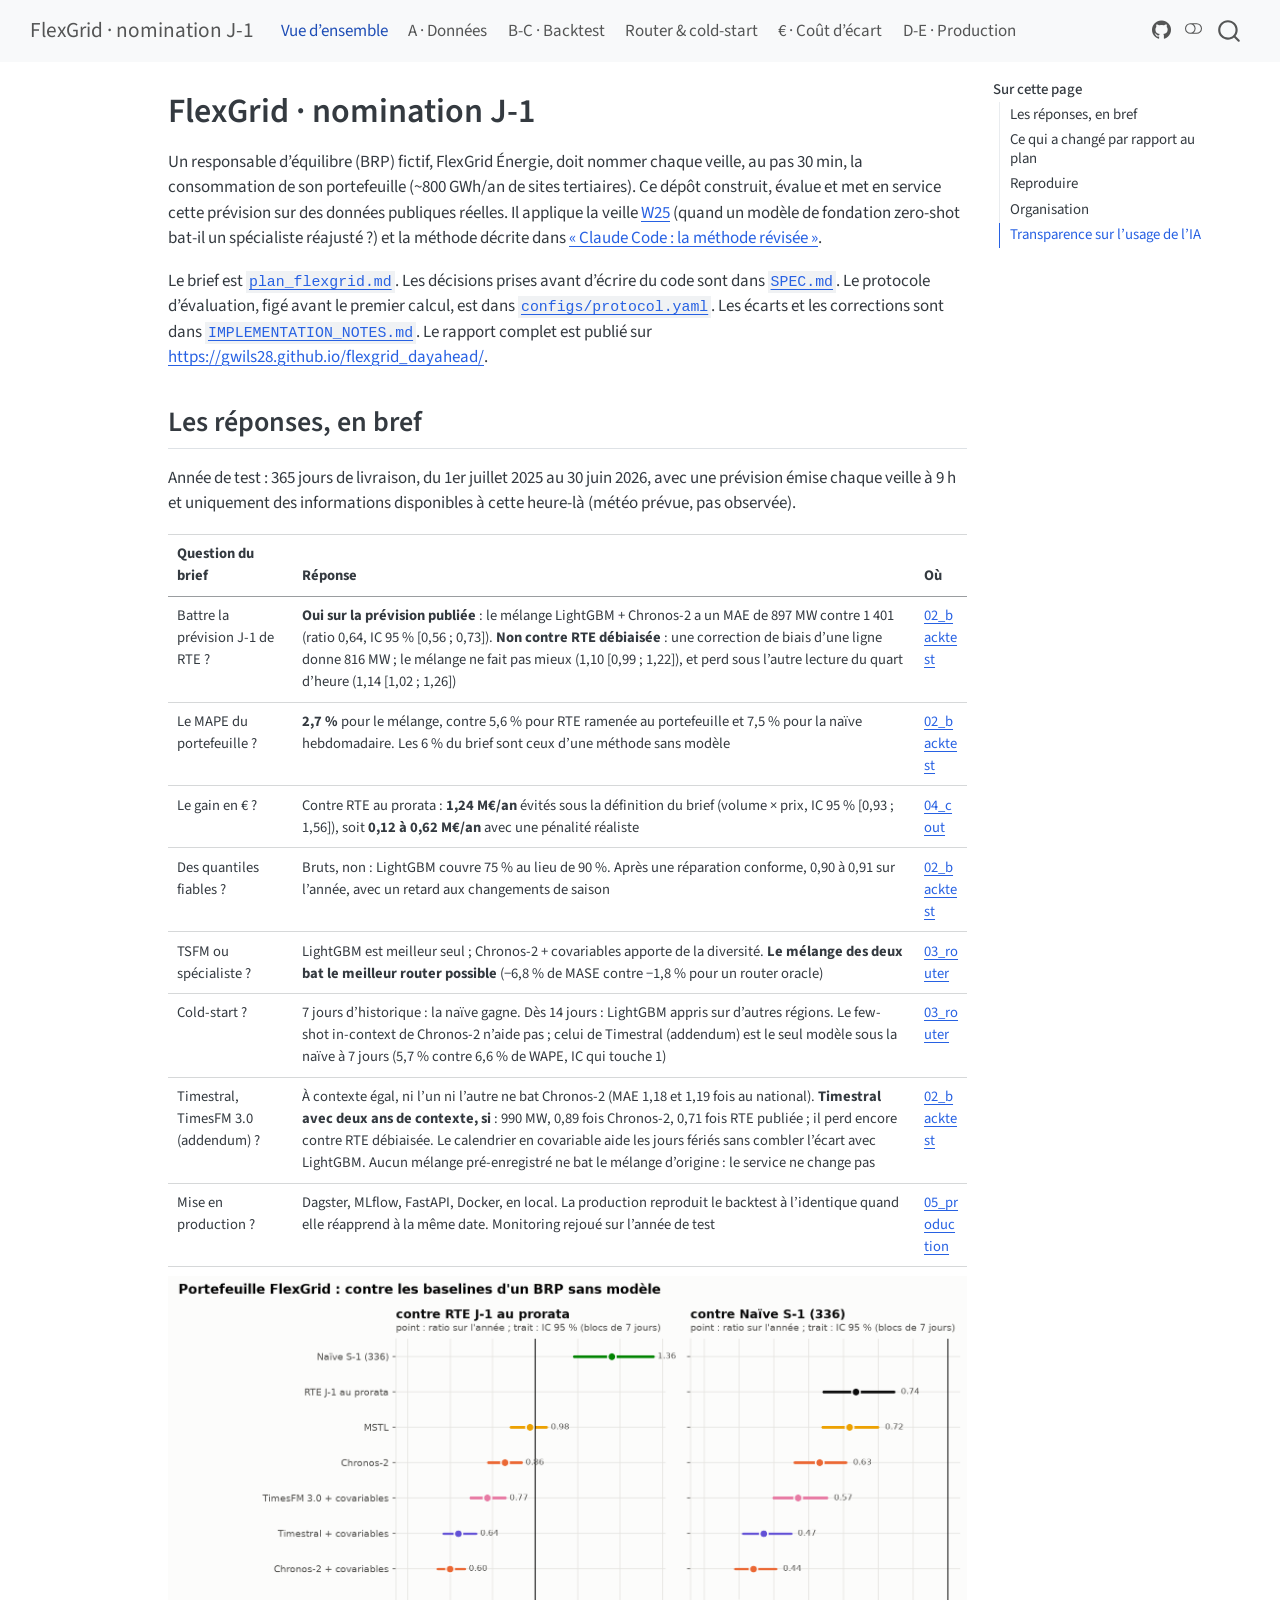
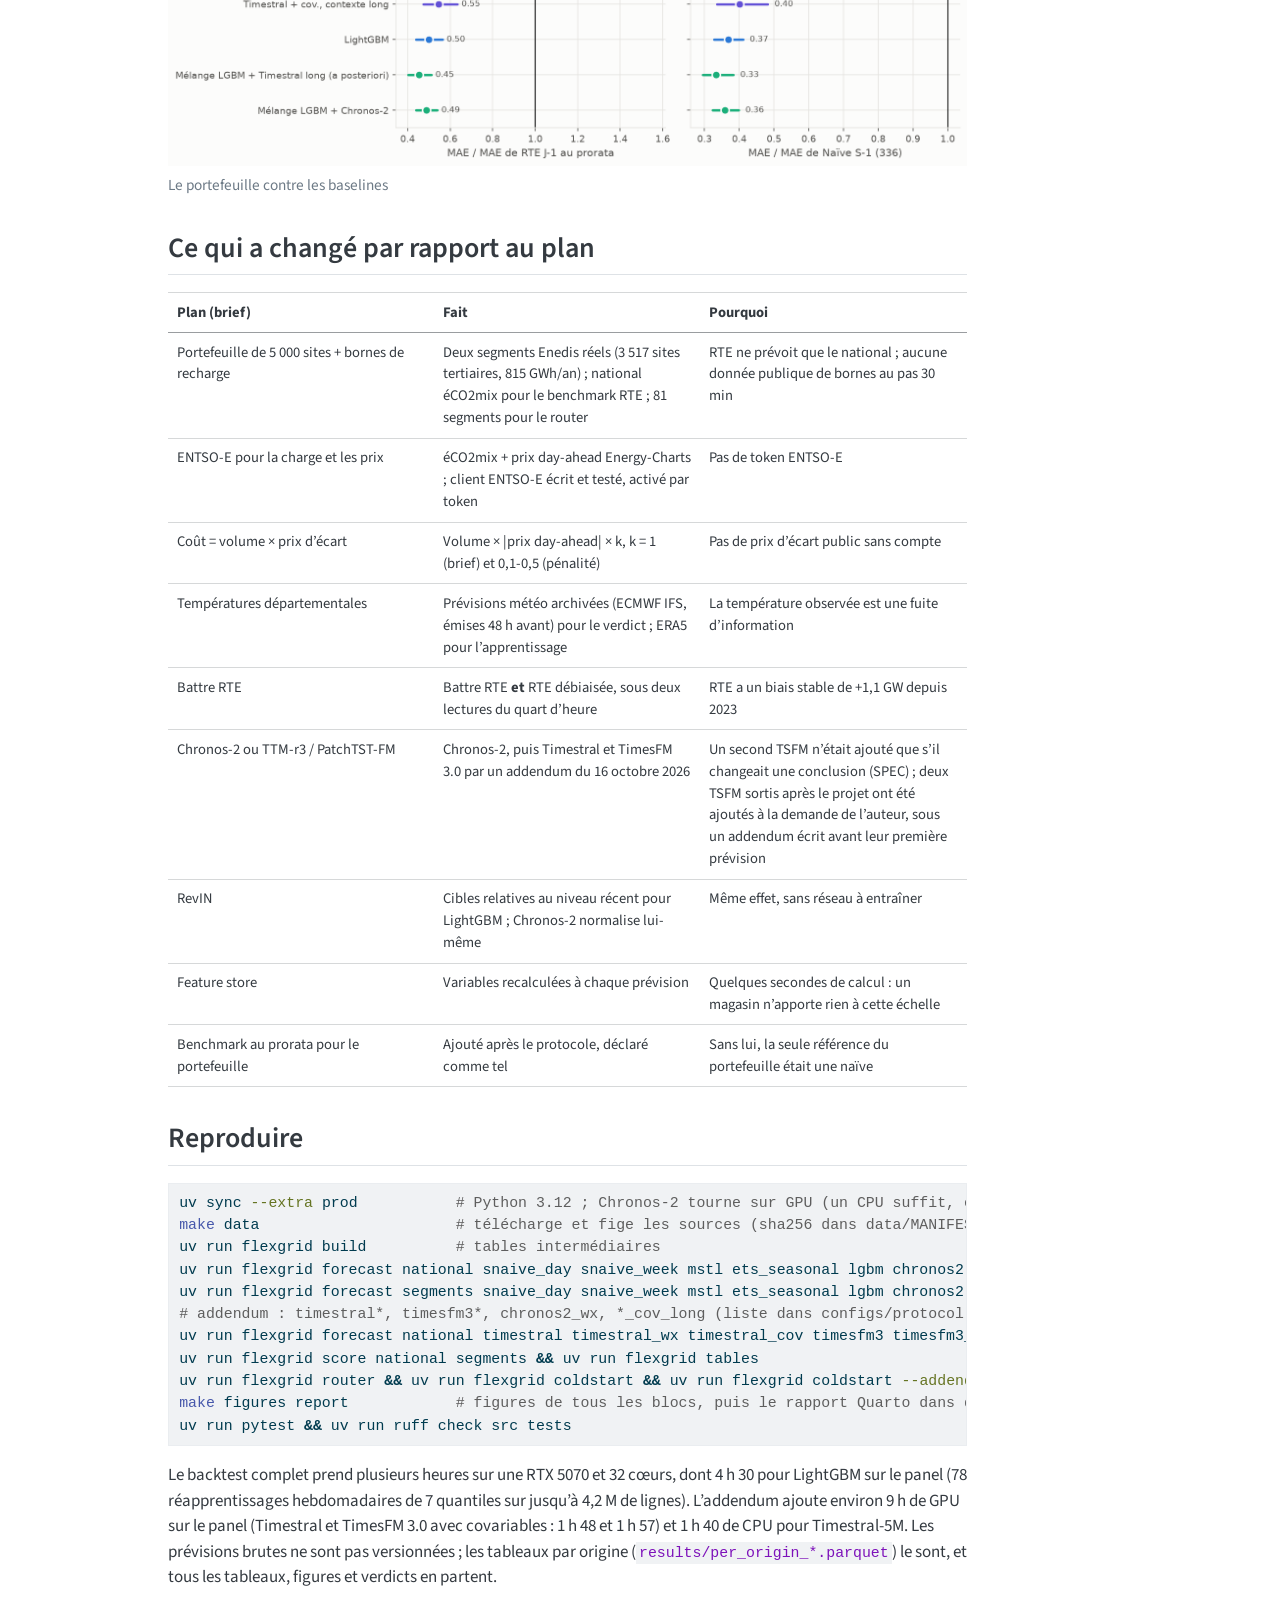
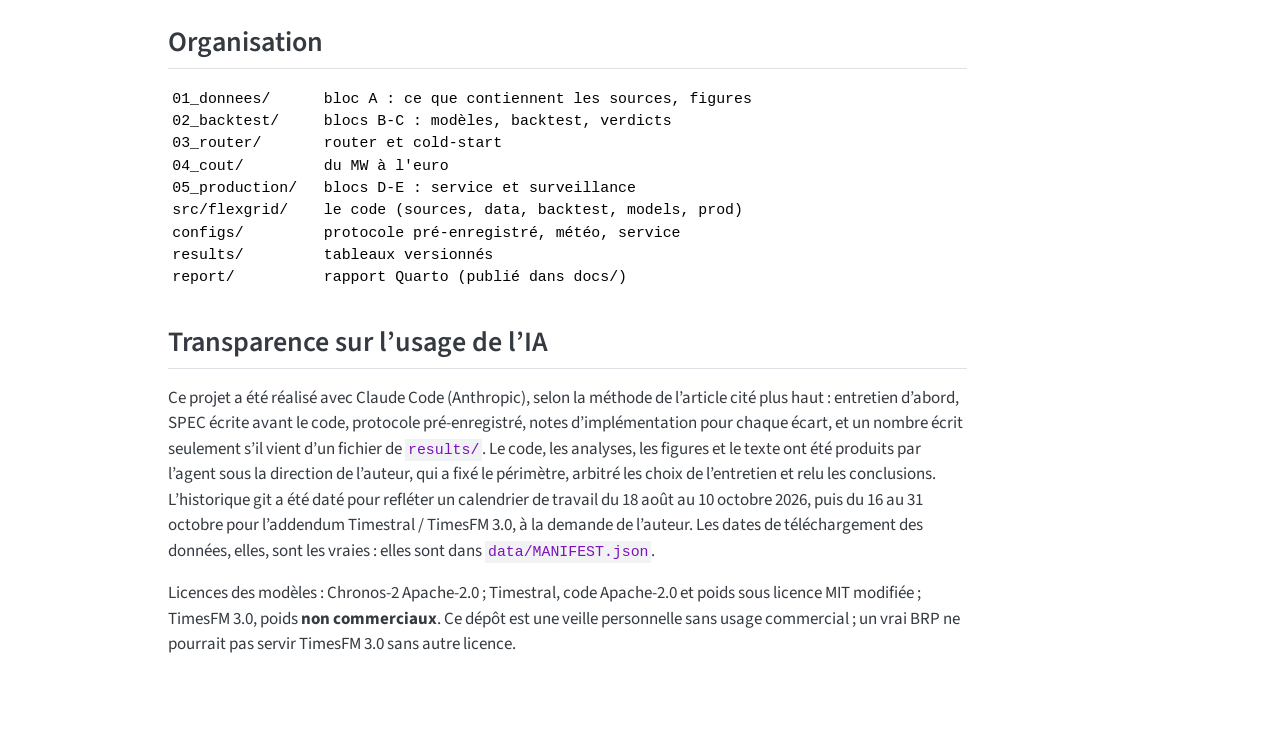
==== commit 5512771f: "Rapport : pages du backtest, du router, du coût et de la production avec l'addendum" ====
--- a/docs/index.html
+++ b/docs/index.html
@@ -416,10 +416,15 @@
 </tr>
 <tr class="even">
 <td>Cold-start ?</td>
-<td>7 jours d’historique : la naïve gagne. Dès 14 jours : LightGBM appris sur d’autres régions. Le few-shot in-context de Chronos-2 n’aide pas</td>
+<td>7 jours d’historique : la naïve gagne. Dès 14 jours : LightGBM appris sur d’autres régions. Le few-shot in-context de Chronos-2 n’aide pas ; celui de Timestral (addendum) est le seul modèle sous la naïve à 7 jours (5,7 % contre 6,6 % de WAPE, IC qui touche 1)</td>
 <td><a href="./03_router.html#2-le-cold-start">03_router</a></td>
 </tr>
 <tr class="odd">
+<td>Timestral, TimesFM 3.0 (addendum) ?</td>
+<td>À contexte égal, ni l’un ni l’autre ne bat Chronos-2 (MAE 1,18 et 1,19 fois au national). <strong>Timestral avec deux ans de contexte, si</strong> : 990 MW, 0,89 fois Chronos-2, 0,71 fois RTE publiée ; il perd encore contre RTE débiaisée. Le calendrier en covariable aide les jours fériés sans combler l’écart avec LightGBM. Aucun mélange pré-enregistré ne bat le mélange d’origine : le service ne change pas</td>
+<td><a href="./02_backtest.html#addendum-du-2026-10-16-timestral-et-timesfm">02_backtest</a></td>
+</tr>
+<tr class="even">
 <td>Mise en production ?</td>
 <td>Dagster, MLflow, FastAPI, Docker, en local. La production reproduit le backtest à l’identique quand elle réapprend à la même date. Monitoring rejoué sur l’année de test</td>
 <td><a href="./05_production.html">05_production</a></td>
@@ -476,8 +481,8 @@
 </tr>
 <tr class="even">
 <td>Chronos-2 ou TTM-r3 / PatchTST-FM</td>
-<td>Chronos-2 seul</td>
-<td>Un second TSFM n’est ajouté que s’il change une conclusion (SPEC)</td>
+<td>Chronos-2, puis Timestral et TimesFM 3.0 par un addendum du 16 octobre 2026</td>
+<td>Un second TSFM n’était ajouté que s’il changeait une conclusion (SPEC) ; deux TSFM sortis après le projet ont été ajoutés à la demande de l’auteur, sous un addendum écrit avant leur première prévision</td>
 </tr>
 <tr class="odd">
 <td>RevIN</td>
@@ -504,11 +509,13 @@
 <span id="cb1-3"><a href="#cb1-3" aria-hidden="true" tabindex="-1"></a><span class="ex">uv</span> run flexgrid build          <span class="co"># tables intermédiaires</span></span>
 <span id="cb1-4"><a href="#cb1-4" aria-hidden="true" tabindex="-1"></a><span class="ex">uv</span> run flexgrid forecast national snaive_day snaive_week mstl ets_seasonal lgbm chronos2 chronos2_cov</span>
 <span id="cb1-5"><a href="#cb1-5" aria-hidden="true" tabindex="-1"></a><span class="ex">uv</span> run flexgrid forecast segments snaive_day snaive_week mstl ets_seasonal lgbm chronos2 chronos2_cov</span>
-<span id="cb1-6"><a href="#cb1-6" aria-hidden="true" tabindex="-1"></a><span class="ex">uv</span> run flexgrid score national segments <span class="kw">&amp;&amp;</span> <span class="ex">uv</span> run flexgrid tables</span>
-<span id="cb1-7"><a href="#cb1-7" aria-hidden="true" tabindex="-1"></a><span class="ex">uv</span> run flexgrid router <span class="kw">&amp;&amp;</span> <span class="ex">uv</span> run flexgrid coldstart</span>
-<span id="cb1-8"><a href="#cb1-8" aria-hidden="true" tabindex="-1"></a><span class="fu">make</span> figures report            <span class="co"># figures de tous les blocs, puis le rapport Quarto dans docs/</span></span>
-<span id="cb1-9"><a href="#cb1-9" aria-hidden="true" tabindex="-1"></a><span class="ex">uv</span> run pytest <span class="kw">&amp;&amp;</span> <span class="ex">uv</span> run ruff check src tests</span></code></pre></div><button title="Copier vers le presse-papier" class="code-copy-button"><i class="bi"></i></button></div>
-<p>Le backtest complet prend plusieurs heures sur une RTX 5070 et 32 cœurs, dont 4 h 30 pour LightGBM sur le panel (78 réapprentissages hebdomadaires de 7 quantiles sur jusqu’à 4,2 M de lignes). Les prévisions brutes ne sont pas versionnées ; les tableaux par origine (<code>results/per_origin_*.parquet</code>) le sont, et tous les tableaux, figures et verdicts en partent.</p>
+<span id="cb1-6"><a href="#cb1-6" aria-hidden="true" tabindex="-1"></a><span class="co"># addendum : timestral*, timesfm3*, chronos2_wx, *_cov_long (liste dans configs/protocol.yaml)</span></span>
+<span id="cb1-7"><a href="#cb1-7" aria-hidden="true" tabindex="-1"></a><span class="ex">uv</span> run flexgrid forecast national timestral timestral_wx timestral_cov timesfm3 timesfm3_wx timesfm3_cov ...</span>
+<span id="cb1-8"><a href="#cb1-8" aria-hidden="true" tabindex="-1"></a><span class="ex">uv</span> run flexgrid score national segments <span class="kw">&amp;&amp;</span> <span class="ex">uv</span> run flexgrid tables</span>
+<span id="cb1-9"><a href="#cb1-9" aria-hidden="true" tabindex="-1"></a><span class="ex">uv</span> run flexgrid router <span class="kw">&amp;&amp;</span> <span class="ex">uv</span> run flexgrid coldstart <span class="kw">&amp;&amp;</span> <span class="ex">uv</span> run flexgrid coldstart <span class="at">--addendum</span></span>
+<span id="cb1-10"><a href="#cb1-10" aria-hidden="true" tabindex="-1"></a><span class="fu">make</span> figures report            <span class="co"># figures de tous les blocs, puis le rapport Quarto dans docs/</span></span>
+<span id="cb1-11"><a href="#cb1-11" aria-hidden="true" tabindex="-1"></a><span class="ex">uv</span> run pytest <span class="kw">&amp;&amp;</span> <span class="ex">uv</span> run ruff check src tests</span></code></pre></div><button title="Copier vers le presse-papier" class="code-copy-button"><i class="bi"></i></button></div>
+<p>Le backtest complet prend plusieurs heures sur une RTX 5070 et 32 cœurs, dont 4 h 30 pour LightGBM sur le panel (78 réapprentissages hebdomadaires de 7 quantiles sur jusqu’à 4,2 M de lignes). L’addendum ajoute environ 9 h de GPU sur le panel (Timestral et TimesFM 3.0 avec covariables : 1 h 48 et 1 h 57) et 1 h 40 de CPU pour Timestral-5M. Les prévisions brutes ne sont pas versionnées ; les tableaux par origine (<code>results/per_origin_*.parquet</code>) le sont, et tous les tableaux, figures et verdicts en partent.</p>
 </section>
 <section id="organisation" class="level2">
 <h2 class="anchored" data-anchor-id="organisation">Organisation</h2>
@@ -524,7 +531,8 @@
 </section>
 <section id="transparence-sur-lusage-de-lia" class="level2">
 <h2 class="anchored" data-anchor-id="transparence-sur-lusage-de-lia">Transparence sur l’usage de l’IA</h2>
-<p>Ce projet a été réalisé avec Claude Code (Anthropic), selon la méthode de l’article cité plus haut : entretien d’abord, SPEC écrite avant le code, protocole pré-enregistré, notes d’implémentation pour chaque écart, et un nombre écrit seulement s’il vient d’un fichier de <code>results/</code>. Le code, les analyses, les figures et le texte ont été produits par l’agent sous la direction de l’auteur, qui a fixé le périmètre, arbitré les choix de l’entretien et relu les conclusions. L’historique git a été daté pour refléter un calendrier de travail du 18 août au 10 octobre 2026, à la demande de l’auteur. Les dates de téléchargement des données, elles, sont les vraies : elles sont dans <code>data/MANIFEST.json</code>.</p>
+<p>Ce projet a été réalisé avec Claude Code (Anthropic), selon la méthode de l’article cité plus haut : entretien d’abord, SPEC écrite avant le code, protocole pré-enregistré, notes d’implémentation pour chaque écart, et un nombre écrit seulement s’il vient d’un fichier de <code>results/</code>. Le code, les analyses, les figures et le texte ont été produits par l’agent sous la direction de l’auteur, qui a fixé le périmètre, arbitré les choix de l’entretien et relu les conclusions. L’historique git a été daté pour refléter un calendrier de travail du 18 août au 10 octobre 2026, puis du 16 au 31 octobre pour l’addendum Timestral / TimesFM 3.0, à la demande de l’auteur. Les dates de téléchargement des données, elles, sont les vraies : elles sont dans <code>data/MANIFEST.json</code>.</p>
+<p>Licences des modèles : Chronos-2 Apache-2.0 ; Timestral, code Apache-2.0 et poids sous licence MIT modifiée ; TimesFM 3.0, poids <strong>non commerciaux</strong>. Ce dépôt est une veille personnelle sans usage commercial ; un vrai BRP ne pourrait pas servir TimesFM 3.0 sans autre licence.</p>
 
 
 </section>
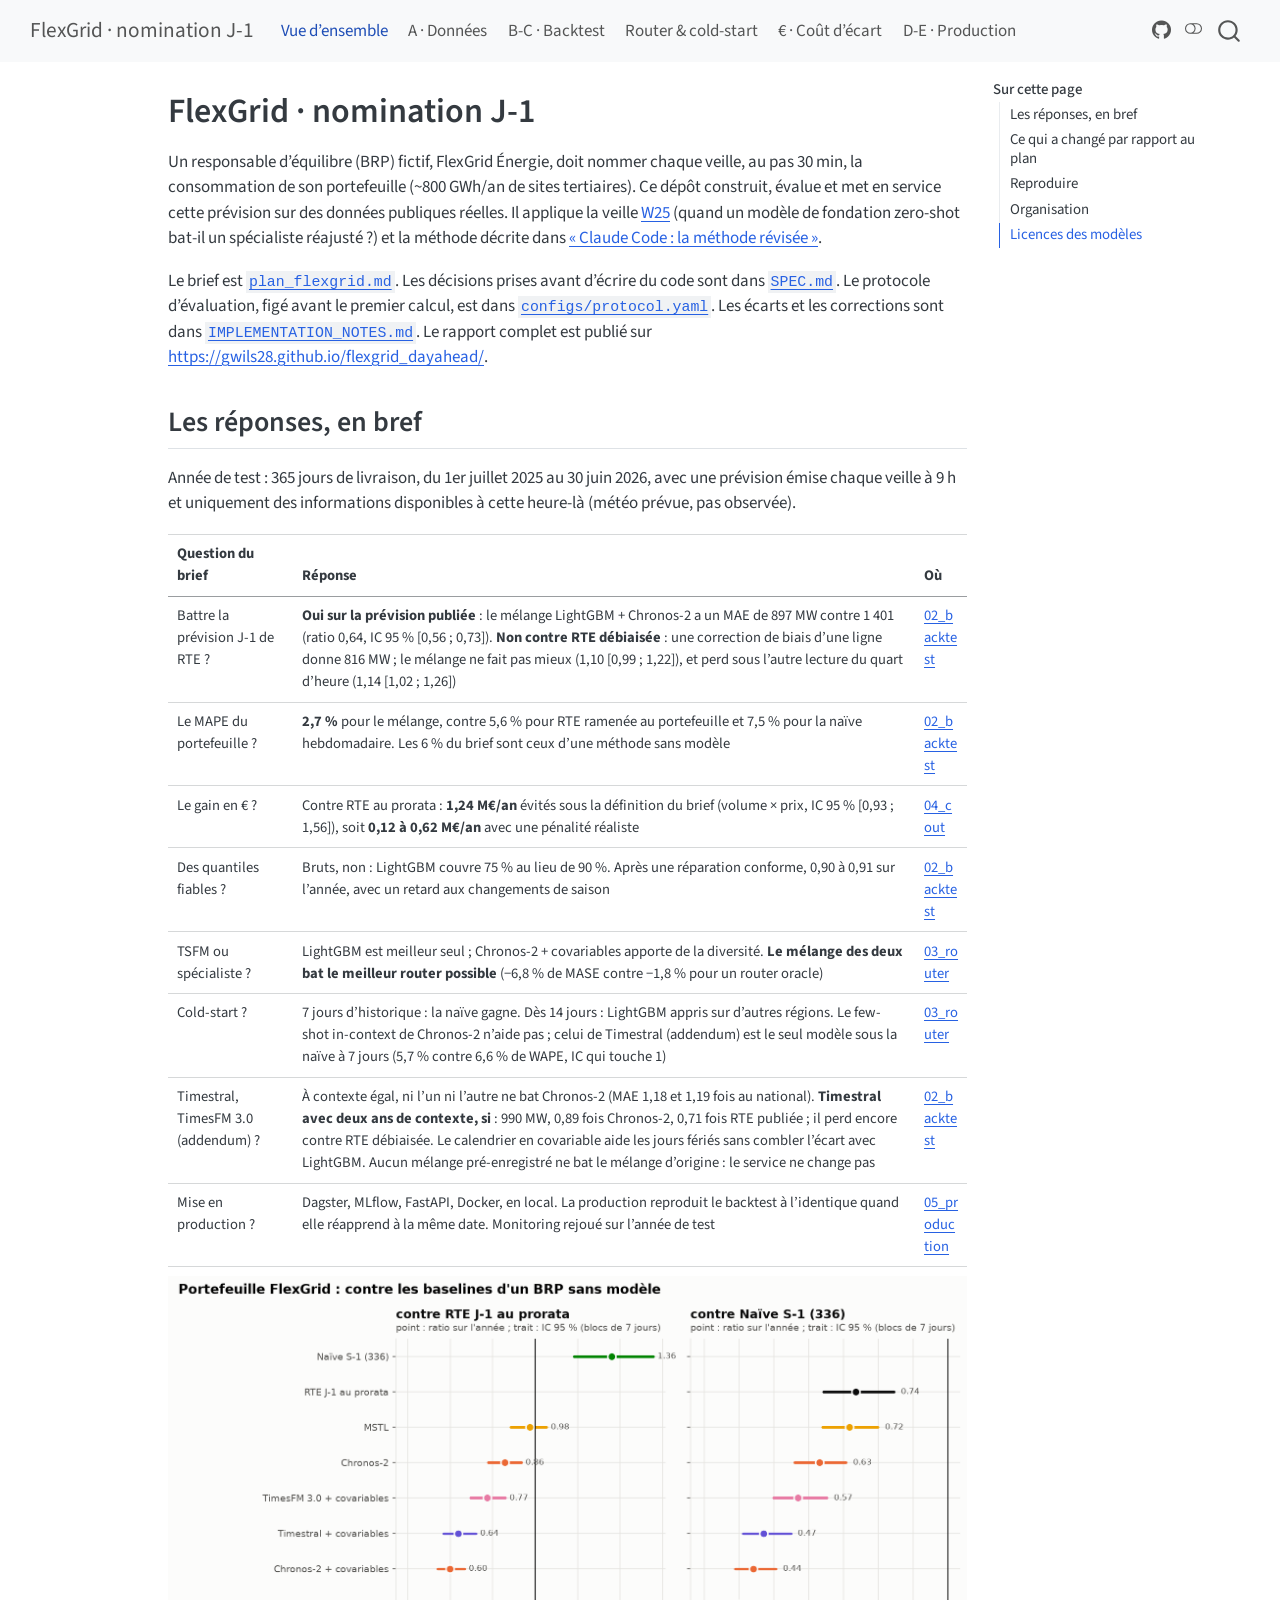
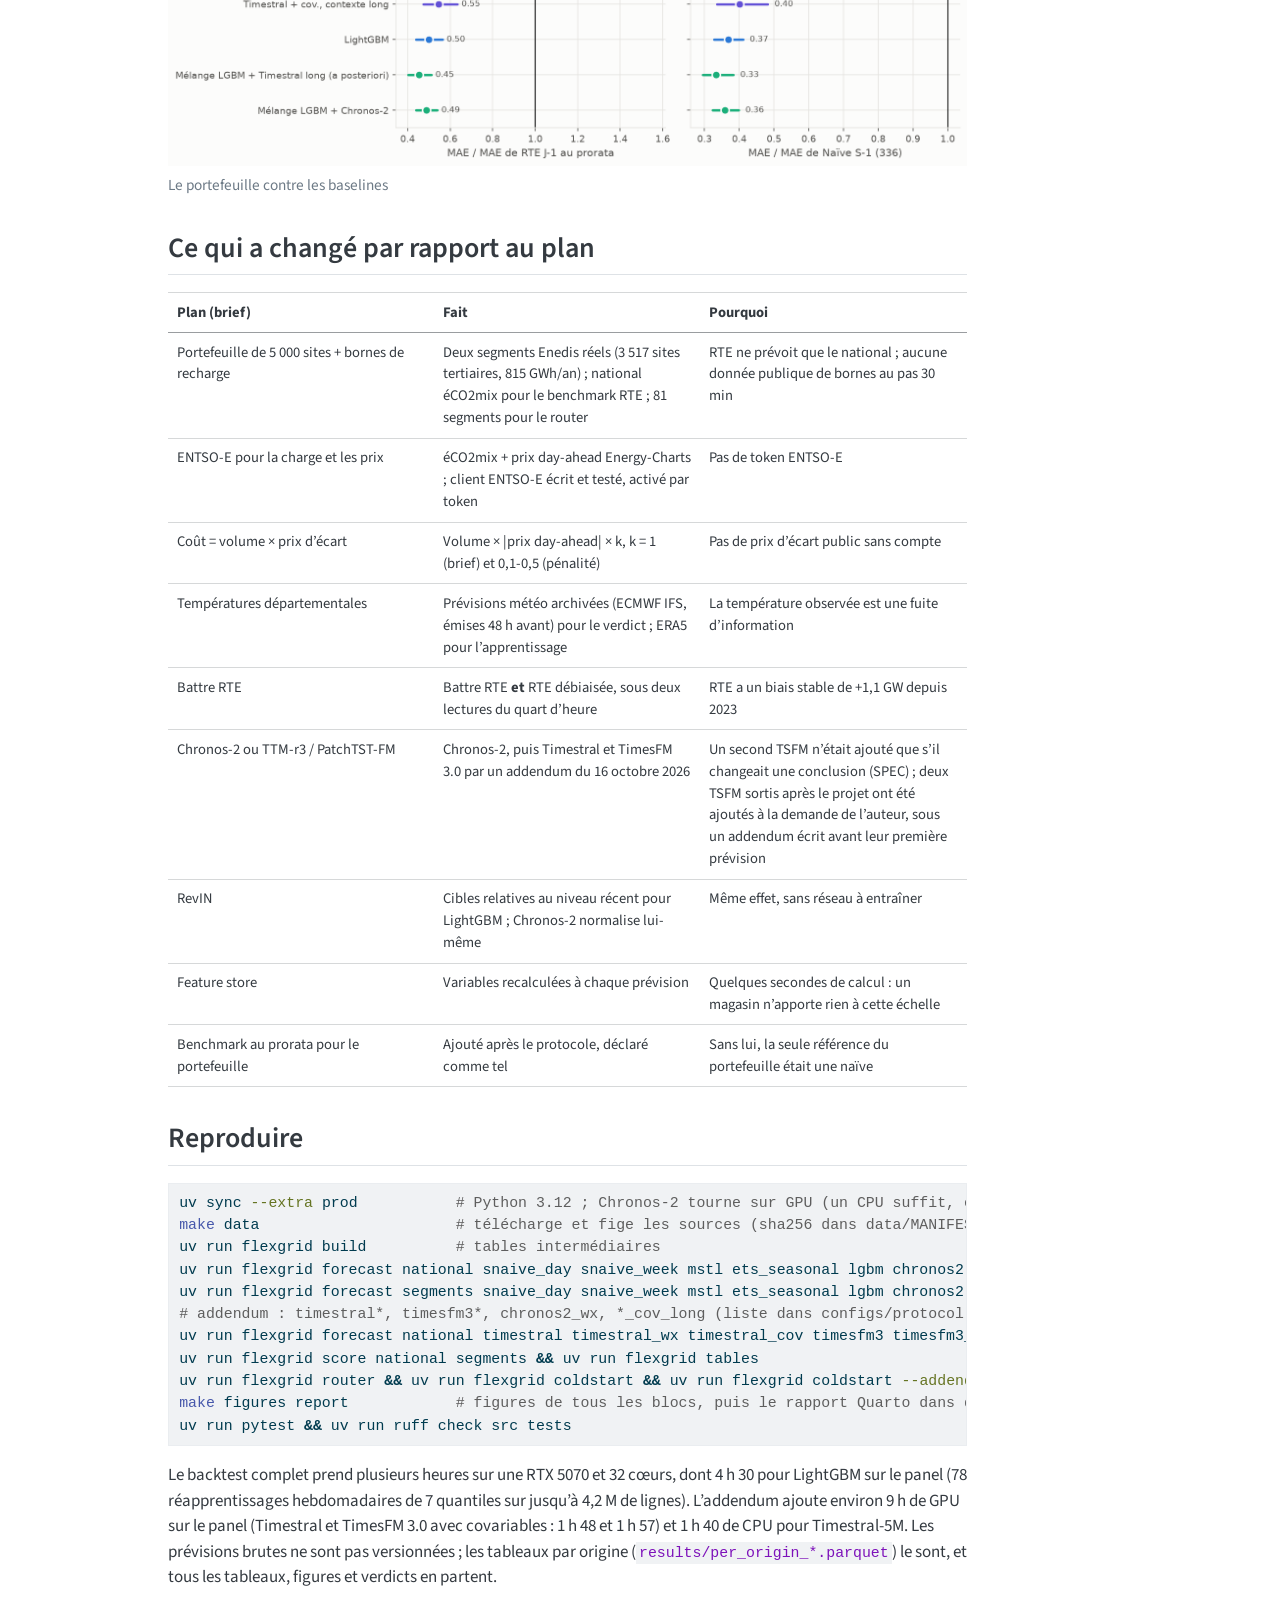
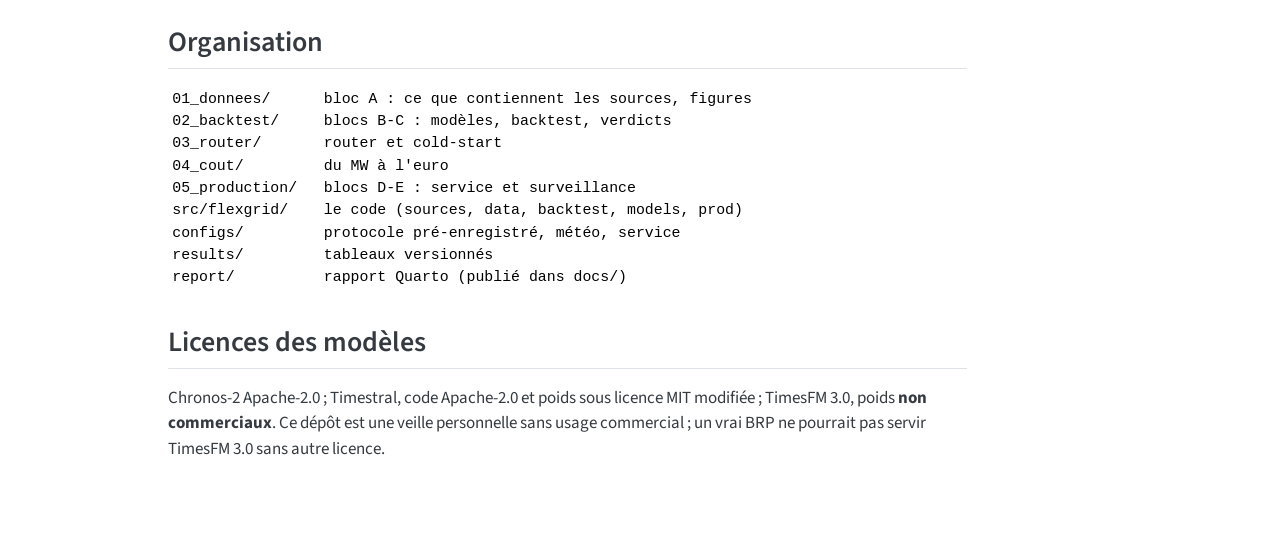
==== commit c2355778: "README et SPEC : section de transparence retirée, licences des modèles conservées" ====
--- a/docs/index.html
+++ b/docs/index.html
@@ -348,7 +348,7 @@
   <li><a href="#ce-qui-a-changé-par-rapport-au-plan" id="toc-ce-qui-a-changé-par-rapport-au-plan" class="nav-link" data-scroll-target="#ce-qui-a-changé-par-rapport-au-plan">Ce qui a changé par rapport au plan</a></li>
   <li><a href="#reproduire" id="toc-reproduire" class="nav-link" data-scroll-target="#reproduire">Reproduire</a></li>
   <li><a href="#organisation" id="toc-organisation" class="nav-link" data-scroll-target="#organisation">Organisation</a></li>
-  <li><a href="#transparence-sur-lusage-de-lia" id="toc-transparence-sur-lusage-de-lia" class="nav-link" data-scroll-target="#transparence-sur-lusage-de-lia">Transparence sur l’usage de l’IA</a></li>
+  <li><a href="#licences-des-modèles" id="toc-licences-des-modèles" class="nav-link" data-scroll-target="#licences-des-modèles">Licences des modèles</a></li>
   </ul>
 </nav>
     </div>
@@ -529,10 +529,9 @@
 results/         tableaux versionnés
 report/          rapport Quarto (publié dans docs/)</code></pre>
 </section>
-<section id="transparence-sur-lusage-de-lia" class="level2">
-<h2 class="anchored" data-anchor-id="transparence-sur-lusage-de-lia">Transparence sur l’usage de l’IA</h2>
-<p>Ce projet a été réalisé avec Claude Code (Anthropic), selon la méthode de l’article cité plus haut : entretien d’abord, SPEC écrite avant le code, protocole pré-enregistré, notes d’implémentation pour chaque écart, et un nombre écrit seulement s’il vient d’un fichier de <code>results/</code>. Le code, les analyses, les figures et le texte ont été produits par l’agent sous la direction de l’auteur, qui a fixé le périmètre, arbitré les choix de l’entretien et relu les conclusions. L’historique git a été daté pour refléter un calendrier de travail du 18 août au 10 octobre 2026, puis du 16 au 31 octobre pour l’addendum Timestral / TimesFM 3.0, à la demande de l’auteur. Les dates de téléchargement des données, elles, sont les vraies : elles sont dans <code>data/MANIFEST.json</code>.</p>
-<p>Licences des modèles : Chronos-2 Apache-2.0 ; Timestral, code Apache-2.0 et poids sous licence MIT modifiée ; TimesFM 3.0, poids <strong>non commerciaux</strong>. Ce dépôt est une veille personnelle sans usage commercial ; un vrai BRP ne pourrait pas servir TimesFM 3.0 sans autre licence.</p>
+<section id="licences-des-modèles" class="level2">
+<h2 class="anchored" data-anchor-id="licences-des-modèles">Licences des modèles</h2>
+<p>Chronos-2 Apache-2.0 ; Timestral, code Apache-2.0 et poids sous licence MIT modifiée ; TimesFM 3.0, poids <strong>non commerciaux</strong>. Ce dépôt est une veille personnelle sans usage commercial ; un vrai BRP ne pourrait pas servir TimesFM 3.0 sans autre licence.</p>
 
 
 </section>
